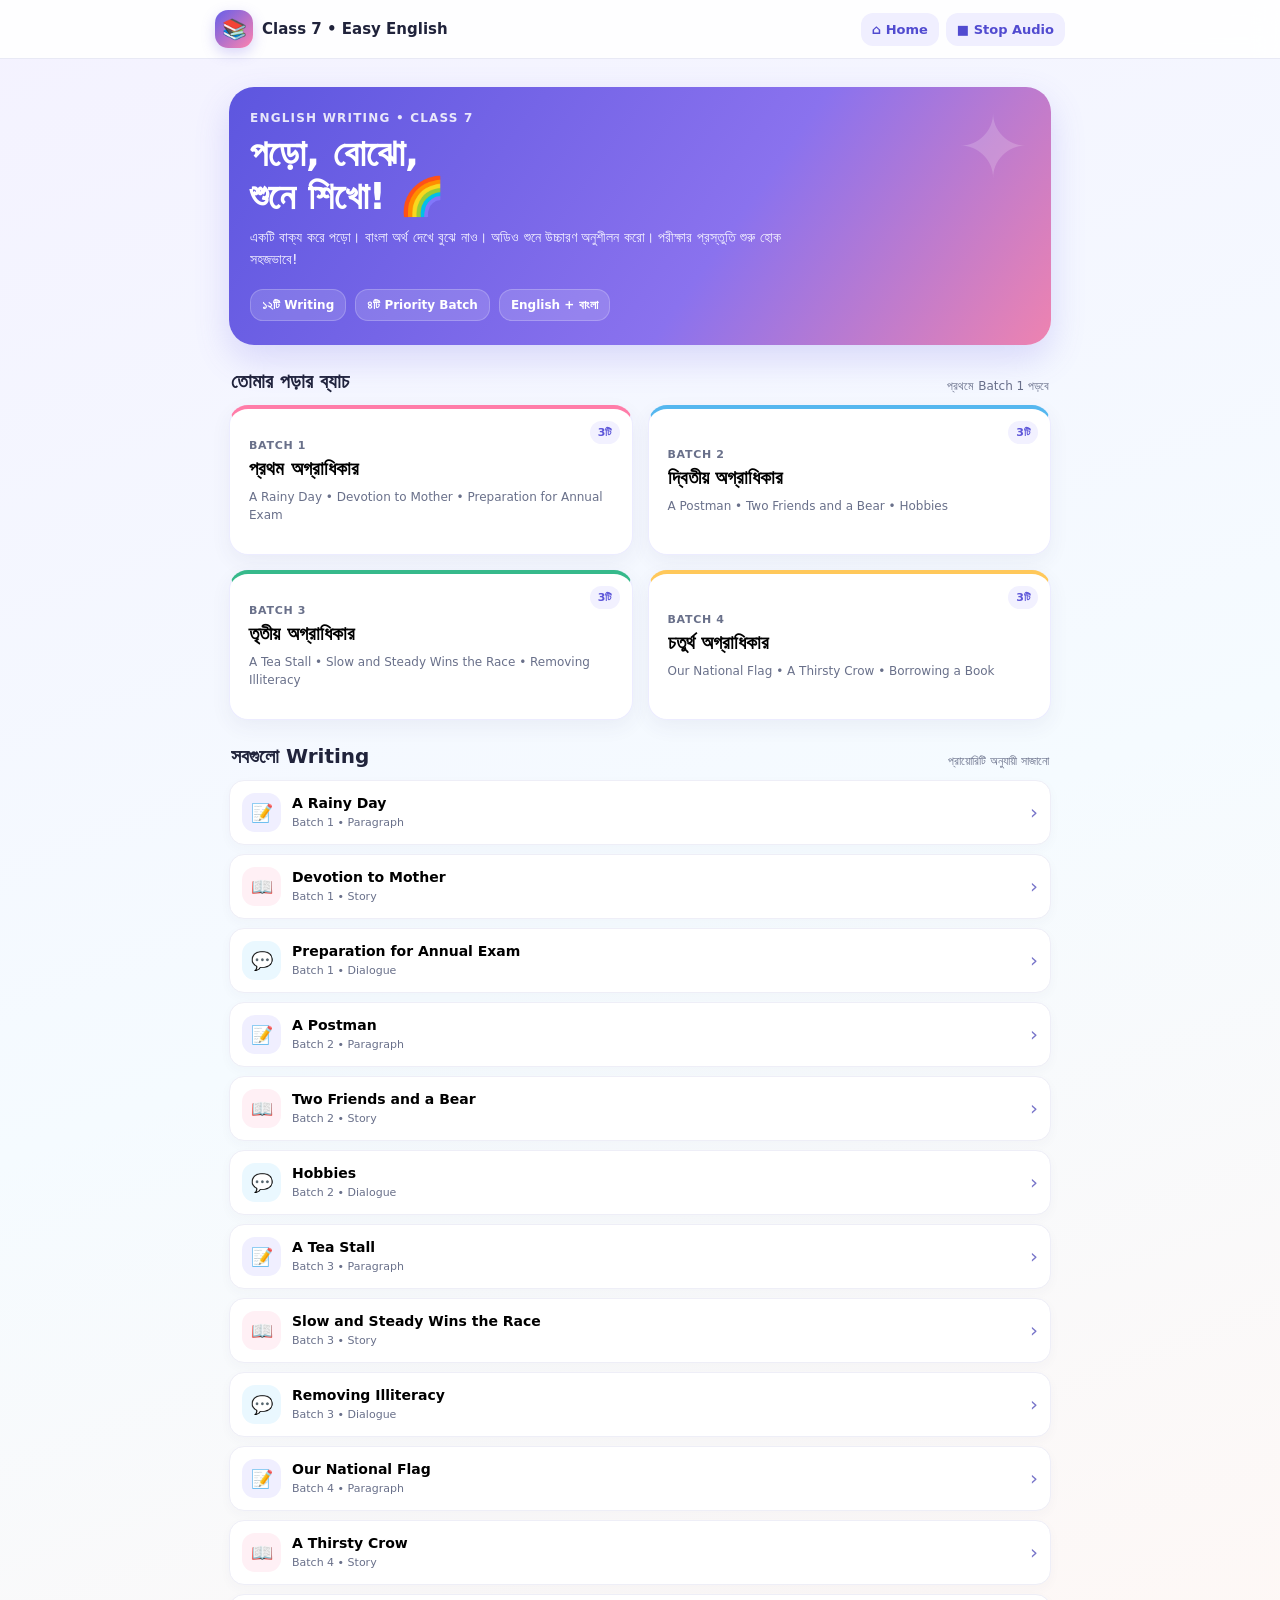
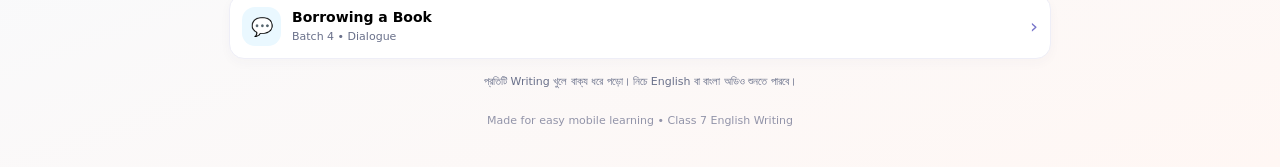
==== index.html @ 1c9f8602 "first commit" ====
<!DOCTYPE html>
<html lang="bn">
<head>
<meta charset="UTF-8">
<meta name="viewport" content="width=device-width, initial-scale=1.0">
<meta name="theme-color" content="#5b55d9">
<title>Class 7 • Easy English Writing</title>
<style>
:root{--ink:#20233b;--muted:#69708a;--purple:#625be7;--pink:#ff7ca8;--blue:#55b7ef;--green:#36b98b;--yellow:#ffc85a;--paper:#fff;--bg:#f4f5ff}
*{box-sizing:border-box}
body{margin:0;font-family:system-ui,-apple-system,"Noto Sans Bengali","Hind Siliguri",sans-serif;background:linear-gradient(160deg,#f4f2ff 0%,#f5fbff 52%,#fff7f4 100%);color:var(--ink);min-height:100vh}
button{font:inherit;cursor:pointer;border:0}
.topbar{position:sticky;top:0;z-index:10;background:rgba(255,255,255,.9);backdrop-filter:blur(12px);border-bottom:1px solid #e8e9f5;padding:10px 14px}
.topinner{max-width:850px;margin:auto;display:flex;align-items:center;justify-content:space-between;gap:10px}
.brand{display:flex;align-items:center;gap:9px;font-weight:850;font-size:15px}
.logo{width:38px;height:38px;border-radius:13px;background:linear-gradient(135deg,#655ee9,#ff83ae);display:grid;place-items:center;color:white;font-size:20px;box-shadow:0 5px 14px #6b60e544}
.top-actions{display:flex;gap:7px}
.small-btn{background:#f0efff;color:#514bd0;border-radius:12px;padding:9px 11px;font-size:13px;font-weight:750}
main{max-width:850px;margin:0 auto;padding:20px 14px 40px}
.hero{background:linear-gradient(125deg,#5d56df,#8a72ee 60%,#ee83b0);color:white;border-radius:25px;padding:24px 21px;position:relative;overflow:hidden;box-shadow:0 14px 35px #665ce533}
.hero:after{content:"✦";position:absolute;right:22px;top:10px;font-size:86px;opacity:.18}
.kicker{font-size:12px;font-weight:800;letter-spacing:1.2px;opacity:.85}
.hero h1{font-size:clamp(25px,6vw,37px);line-height:1.15;margin:8px 0}
.hero p{margin:0;max-width:550px;line-height:1.6;color:#f4f2ff;font-size:14px}
.stats{display:flex;gap:9px;flex-wrap:wrap;margin-top:18px}
.stat{background:#ffffff25;border:1px solid #ffffff35;border-radius:13px;padding:8px 11px;font-size:12px;font-weight:750}
.section-title{display:flex;align-items:end;justify-content:space-between;margin:24px 2px 12px;gap:8px}
.section-title h2{margin:0;font-size:20px}
.section-title span{font-size:12px;color:var(--muted)}
.batch-grid{display:grid;grid-template-columns:1fr 1fr;gap:12px}
.batch-card{background:white;border:1px solid #ececff;border-radius:19px;padding:15px;box-shadow:0 7px 20px #3c3b7610;text-align:left;transition:.2s;min-height:138px;position:relative;overflow:hidden}
.batch-card:active{transform:scale(.98)}
.batch-card .num{font-size:11px;font-weight:850;letter-spacing:.7px;color:var(--muted)}
.batch-card h3{font-size:19px;margin:5px 0 8px}
.batch-card p{font-size:12px;color:var(--muted);margin:0;line-height:1.5}
.batch-card .count{position:absolute;right:12px;top:12px;border-radius:20px;background:#f2f1ff;color:#5d56d9;padding:5px 8px;font-size:11px;font-weight:800}
.batch-card:nth-child(1){border-top:4px solid var(--pink)}.batch-card:nth-child(2){border-top:4px solid var(--blue)}.batch-card:nth-child(3){border-top:4px solid var(--green)}.batch-card:nth-child(4){border-top:4px solid var(--yellow)}
.item-list{display:grid;gap:9px;margin-top:12px}
.item-row{width:100%;display:flex;align-items:center;gap:11px;background:white;border:1px solid #eeeef7;border-radius:15px;padding:12px;text-align:left;box-shadow:0 4px 12px #30305a08}
.item-row .icon{width:39px;height:39px;border-radius:13px;display:grid;place-items:center;font-size:18px;flex-shrink:0;background:#f0efff}
.item-row:nth-child(3n+2) .icon{background:#fff0f5}.item-row:nth-child(3n) .icon{background:#eaf8ff}
.item-row strong{display:block;font-size:14px}.item-row small{color:var(--muted);font-size:11px}
.item-row .arrow{margin-left:auto;color:#7774c9;font-size:20px}
.hidden{display:none!important}
.backline{display:flex;align-items:center;justify-content:space-between;gap:8px;margin-bottom:13px}
.back-btn{background:white;color:#514bd0;border:1px solid #e7e6fa;border-radius:12px;padding:9px 12px;font-size:13px;font-weight:800}
.progress-wrap{flex:1;text-align:right;font-size:11px;color:var(--muted)}
.progress{height:7px;background:#e8e8f5;border-radius:20px;margin-top:5px;overflow:hidden}
.progress>i{display:block;height:100%;background:linear-gradient(90deg,#625be7,#ff7ca8);border-radius:20px;transition:width .25s}
.lesson-head{background:white;border:1px solid #ededf8;border-radius:22px;padding:19px;margin-bottom:13px;box-shadow:0 8px 22px #3838750b}
.tag{display:inline-block;background:#f0efff;color:#5c55d8;border-radius:20px;padding:5px 9px;font-size:11px;font-weight:850}
.lesson-head h1{font-size:clamp(23px,6vw,31px);margin:9px 0 4px}
.lesson-head p{margin:0;color:var(--muted);font-size:13px}
.controls{display:flex;flex-wrap:wrap;gap:8px;margin:12px 0}
.control-btn{padding:10px 12px;border-radius:12px;background:white;border:1px solid #e8e8f4;color:#4f4c87;font-size:12px;font-weight:800}
.control-btn.primary{background:#625be7;color:white;border-color:#625be7}
.sentence-list{display:grid;gap:10px}
.sentence{background:white;border:1px solid #ededf7;border-radius:17px;padding:13px 13px 12px;box-shadow:0 4px 14px #34346d08;position:relative;overflow:hidden}
.sentence:before{content:"";position:absolute;left:0;top:0;bottom:0;width:4px;background:var(--accent,#655ee9)}
.sentence:nth-child(4n+1){--accent:#ff83ad}.sentence:nth-child(4n+2){--accent:#57b9ed}.sentence:nth-child(4n+3){--accent:#3bbd91}.sentence:nth-child(4n){--accent:#ffbf4c}
.sentence-top{display:flex;align-items:flex-start;gap:9px}
.snum{width:25px;height:25px;border-radius:9px;background:#f4f3ff;color:#5b55d9;display:grid;place-items:center;font-size:11px;font-weight:850;flex-shrink:0}
.eng{font-size:16px;line-height:1.48;font-weight:750;flex:1;padding-top:1px}
.speak-one{width:32px;height:32px;border-radius:11px;background:#eef8ff;color:#2082b7;font-size:15px;flex-shrink:0}
.bangla{margin:10px 0 0 34px;padding:9px 11px;background:#fff7e9;border-radius:11px;color:#6f5427;font-size:14px;line-height:1.55}
.bangla.hide{display:none}
.footer-player{margin-top:15px;background:#242448;color:white;border-radius:20px;padding:16px}
.footer-player h3{margin:0 0 5px;font-size:16px}
.footer-player p{margin:0 0 12px;color:#c9c9e2;font-size:12px;line-height:1.5}
.audio-actions{display:flex;gap:8px;flex-wrap:wrap}
.audio-btn{background:#fff;color:#34345f;border-radius:12px;padding:11px 13px;font-size:12px;font-weight:850;flex:1;min-width:130px}
.audio-btn.alt{background:#ffd36e;color:#3c3151}
.nav-buttons{display:grid;grid-template-columns:1fr 1fr;gap:10px;margin-top:13px}
.nav-btn{padding:14px 12px;border-radius:15px;font-weight:850;font-size:14px}
.nav-btn.prev{background:white;color:#5954b8;border:1px solid #e8e7f6}
.nav-btn.next{background:linear-gradient(110deg,#625be7,#8b71eb);color:white;box-shadow:0 7px 16px #625be733}
.nav-btn:disabled{opacity:.4;cursor:not-allowed}
.note{font-size:11px;color:var(--muted);text-align:center;line-height:1.6;margin:14px 8px}
.footer{text-align:center;color:#9294a9;font-size:11px;padding:10px 0 0}
.toast{position:fixed;bottom:18px;left:50%;transform:translateX(-50%);background:#242448;color:white;padding:10px 14px;border-radius:12px;font-size:12px;box-shadow:0 8px 25px #1113;opacity:0;pointer-events:none;transition:.2s;z-index:30;max-width:90%;text-align:center}
.toast.show{opacity:1}
@media(min-width:650px){main{padding-top:28px}.batch-grid{gap:15px}.batch-card{padding:19px;min-height:150px}.sentence{padding:16px}.bangla{font-size:15px}}
@media(max-width:390px){.brand{font-size:13px}.top-actions .small-btn{padding:8px;font-size:11px}.batch-grid{gap:8px}.batch-card{padding:12px;min-height:132px}.batch-card h3{font-size:16px}.eng{font-size:15px}}
</style>
</head>
<body>
<header class="topbar">
  <div class="topinner">
    <div class="brand"><div class="logo">📚</div><span>Class 7 • Easy English</span></div>
    <div class="top-actions">
      <button class="small-btn" id="homeTop">⌂ Home</button>
      <button class="small-btn" id="stopTop">■ Stop Audio</button>
    </div>
  </div>
</header>
<main>
  <section id="homeView">
    <div class="hero">
      <div class="kicker">ENGLISH WRITING • CLASS 7</div>
      <h1>পড়ো, বোঝো,<br>শুনে শিখো! 🌈</h1>
      <p>একটি বাক্য করে পড়ো। বাংলা অর্থ দেখে বুঝে নাও। অডিও শুনে উচ্চারণ অনুশীলন করো। পরীক্ষার প্রস্তুতি শুরু হোক সহজভাবে!</p>
      <div class="stats"><div class="stat">১২টি Writing</div><div class="stat">৪টি Priority Batch</div><div class="stat">English + বাংলা</div></div>
    </div>
    <div class="section-title"><h2>তোমার পড়ার ব্যাচ</h2><span>প্রথমে Batch 1 পড়বে</span></div>
    <div class="batch-grid" id="batchGrid"></div>
    <div class="section-title"><h2 id="listHeading">সবগুলো Writing</h2><span>প্রায়োরিটি অনুযায়ী সাজানো</span></div>
    <div id="homeItems" class="item-list"></div>
    <p class="note">প্রতিটি Writing খুলে বাক্য ধরে পড়ো। নিচে English বা বাংলা অডিও শুনতে পারবে।</p>
  </section>

  <section id="lessonView" class="hidden">
    <div class="backline">
      <button class="back-btn" id="backHome">← সব Writing</button>
      <div class="progress-wrap"><span id="progressText">১ / ১২</span><div class="progress"><i id="progressBar" style="width:8%"></i></div></div>
    </div>
    <div class="lesson-head">
      <span class="tag" id="lessonTag">Batch 1 • Paragraph</span>
      <h1 id="lessonTitle">A Rainy Day</h1>
      <p id="lessonSub">প্রথম অগ্রাধিকার • বাক্য ধরে অনুশীলন</p>
    </div>
    <div class="controls">
      <button class="control-btn" id="toggleBangla">বাংলা অর্থ লুকাও</button>
      <button class="control-btn" id="englishOnly">শুধু English</button>
      <button class="control-btn" id="showAll">সব বাংলা দেখাও</button>
    </div>
    <div class="sentence-list" id="sentenceList"></div>
    <div class="footer-player">
      <h3>🎧 শুনে শুনে অনুশীলন করো</h3>
      <p>পুরো Writing একসাথে শুনতে নিচের বাটনে চাপ দাও। বাংলা অডিওর জন্য তোমার ফোন বা ব্রাউজারে বাংলা voice থাকতে হবে।</p>
      <div class="audio-actions">
        <button class="audio-btn" id="playEnglish">▶ English Audio</button>
        <button class="audio-btn alt" id="playBangla">▶ বাংলা Audio</button>
      </div>
    </div>
    <div class="nav-buttons">
      <button class="nav-btn prev" id="prevBtn">← Previous</button>
      <button class="nav-btn next" id="nextBtn">Next →</button>
    </div>
    <p class="note">টিপস: প্রথমে English পড়বে, তারপর বাংলা অর্থ দেখবে। শেষে অডিও শুনে নিজে নিজে বলার চেষ্টা করবে।</p>
  </section>
  <div class="footer">Made for easy mobile learning • Class 7 English Writing</div>
</main>
<div class="toast" id="toast"></div>
<script>
const ITEMS = [{"id": "rainy-day", "batch": 1, "type": "Paragraph", "title": "A Rainy Day", "badge": "প্রথম অগ্রাধিকার", "sentences": [["A rainy day is a day of rain.", "যেদিন বৃষ্টি হয়, সেটি বৃষ্টির দিন।"], ["The sky is full of clouds.", "আকাশ মেঘে ভরা থাকে।"], ["It rains a lot.", "অনেক বৃষ্টি হয়।"], ["The roads become wet.", "রাস্তাগুলো ভিজে যায়।"], ["People use umbrellas.", "মানুষ ছাতা ব্যবহার করে।"], ["Some people stay at home.", "কিছু মানুষ বাড়িতে থাকে।"], ["Children cannot play outside.", "শিশুরা বাইরে খেলতে পারে না।"], ["I like to watch the rain.", "আমি বৃষ্টি দেখতে পছন্দ করি।"]]}, {"id": "devotion-mother", "batch": 1, "type": "Story", "title": "Devotion to Mother", "badge": "প্রথম অগ্রাধিকার", "sentences": [["Bayazid Bostami was a good boy.", "বায়েজিদ বোস্তামী একজন ভালো ছেলে ছিলেন।"], ["He loved his mother very much.", "তিনি তাঁর মাকে খুব ভালোবাসতেন।"], ["One night, his mother asked for water.", "এক রাতে তাঁর মা পানি চাইলেন।"], ["Bayazid went to get water.", "বায়েজিদ পানি আনতে গেলেন।"], ["He came back with a glass of water.", "তিনি এক গ্লাস পানি নিয়ে ফিরে এলেন।"], ["His mother was sleeping.", "তাঁর মা ঘুমাচ্ছিলেন।"], ["He did not wake her.", "তিনি তাঁকে জাগালেন না।"], ["He stood beside her bed.", "তিনি তাঁর বিছানার পাশে দাঁড়িয়ে রইলেন।"], ["He waited all night.", "তিনি সারা রাত অপেক্ষা করলেন।"], ["In the morning, his mother woke up.", "সকালে তাঁর মা ঘুম থেকে উঠলেন।"], ["She saw the glass of water.", "তিনি পানির গ্লাসটি দেখলেন।"], ["She was very happy.", "তিনি খুব খুশি হলেন।"], ["She prayed for her son.", "তিনি তাঁর ছেলের জন্য দোয়া করলেন।"], ["Moral: We should love our mother.", "নীতিকথা: আমাদের মাকে ভালোবাসা উচিত।"], ["We should respect our mother.", "আমাদের মাকে সম্মান করা উচিত।"]]}, {"id": "annual-exam", "batch": 1, "type": "Dialogue", "title": "Preparation for Annual Exam", "badge": "প্রথম অগ্রাধিকার", "sentences": [["Rafiq: Hello, Karim.", "রাফিক: হ্যালো, করিম।"], ["Rafiq: How are you?", "রাফিক: তুমি কেমন আছ?"], ["Karim: I am fine.", "করিম: আমি ভালো আছি।"], ["Karim: My annual exam is near.", "করিম: আমার বার্ষিক পরীক্ষা কাছে।"], ["Rafiq: Do you study every day?", "রাফিক: তুমি কি প্রতিদিন পড়াশোনা করো?"], ["Karim: Yes. I study every day.", "করিম: হ্যাঁ। আমি প্রতিদিন পড়াশোনা করি।"], ["Rafiq: What do you have to study?", "রাফিক: তোমাকে কী কী পড়তে হবে?"], ["Karim: I have to study English, Bangla, math.", "করিম: আমাকে ইংরেজি, বাংলা ও গণিত পড়তে হবে।"], ["Rafiq: Do you practise writing?", "রাফিক: তুমি কি লেখার অনুশীলন করো?"], ["Karim: Yes. I write answers every day.", "করিম: হ্যাঁ। আমি প্রতিদিন উত্তর লিখি।"], ["Rafiq: You should study well.", "রাফিক: তোমার ভালোভাবে পড়াশোনা করা উচিত।"], ["Karim: Yes. I should sleep early too.", "করিম: হ্যাঁ। আমার তাড়াতাড়ি ঘুমানোও উচিত।"], ["Rafiq: Best of luck.", "রাফিক: তোমার জন্য শুভকামনা।"], ["Karim: Thank you.", "করিম: ধন্যবাদ।"]]}, {"id": "postman", "batch": 2, "type": "Paragraph", "title": "A Postman", "badge": "দ্বিতীয় অগ্রাধিকার", "sentences": [["A postman is a person.", "একজন ডাকপিয়ন একজন ব্যক্তি।"], ["He brings letters to us.", "তিনি আমাদের কাছে চিঠি পৌঁছে দেন।"], ["He works in a post office.", "তিনি ডাকঘরে কাজ করেন।"], ["He goes to many houses.", "তিনি অনেক বাড়িতে যান।"], ["He gives letters to people.", "তিনি মানুষকে চিঠি দেন।"], ["He works in the sun.", "তিনি রোদে কাজ করেন।"], ["He works in the rain.", "তিনি বৃষ্টিতেও কাজ করেন।"], ["People wait for him.", "মানুষ তাঁর জন্য অপেক্ষা করে।"], ["He helps us in many ways.", "তিনি নানাভাবে আমাদের সাহায্য করেন।"], ["A postman is a useful person.", "একজন ডাকপিয়ন উপকারী ব্যক্তি।"], ["We should respect him.", "আমাদের তাঁকে সম্মান করা উচিত।"]]}, {"id": "two-friends-bear", "batch": 2, "type": "Story", "title": "Two Friends and a Bear", "badge": "দ্বিতীয় অগ্রাধিকার", "sentences": [["One day, two friends went to a forest.", "একদিন, দুই বন্ধু একটি বনে গেল।"], ["They saw a big bear.", "তারা একটি বড় ভালুক দেখল।"], ["One friend climbed a tree.", "একজন বন্ধু গাছে উঠল।"], ["The other friend could not climb the tree.", "অন্য বন্ধুটি গাছে উঠতে পারল না।"], ["He lay on the ground.", "সে মাটিতে শুয়ে পড়ল।"], ["He did not move.", "সে নড়াচড়া করল না।"], ["The bear came near him.", "ভালুকটি তার কাছে এল।"], ["It smelled him.", "এটি তাকে শুঁকল।"], ["The bear thought he was dead.", "ভালুকটি ভাবল সে মারা গেছে।"], ["The bear went away.", "ভালুকটি চলে গেল।"], ["The first friend came down from the tree.", "প্রথম বন্ধুটি গাছ থেকে নেমে এল।"], ["He asked, “What did the bear say?”", "সে জিজ্ঞেস করল, “ভালুকটি কী বলেছিল?”"], ["The other friend said, “A bad friend leaves you in danger.”", "অন্য বন্ধুটি বলল, “খারাপ বন্ধু তোমাকে বিপদে ফেলে চলে যায়।”"], ["Moral: A friend in need is a friend indeed.", "নীতিকথা: বিপদের বন্ধুই প্রকৃত বন্ধু।"]]}, {"id": "hobbies", "batch": 2, "type": "Dialogue", "title": "Hobbies", "badge": "দ্বিতীয় অগ্রাধিকার", "sentences": [["Rafiq: Hello, Karim.", "রাফিক: হ্যালো, করিম।"], ["Rafiq: What is your hobby?", "রাফিক: তোমার শখ কী?"], ["Karim: My hobby is reading books.", "করিম: আমার শখ বই পড়া।"], ["Karim: What is your hobby?", "করিম: তোমার শখ কী?"], ["Rafiq: I like playing cricket.", "রাফিক: আমি ক্রিকেট খেলতে পছন্দ করি।"], ["Karim: Do you play every day?", "করিম: তুমি কি প্রতিদিন খেলো?"], ["Rafiq: Yes. I play in the afternoon.", "রাফিক: হ্যাঁ। আমি বিকেলে খেলি।"], ["Karim: I like story books.", "করিম: আমি গল্পের বই পছন্দ করি।"], ["Rafiq: What do you do in your free time?", "রাফিক: অবসর সময়ে তুমি কী করো?"], ["Karim: I read books.", "করিম: আমি বই পড়ি।"], ["Karim: I also play football.", "করিম: আমি ফুটবলও খেলি।"], ["Rafiq: That is nice.", "রাফিক: এটি ভালো।"], ["Karim: Thank you.", "করিম: ধন্যবাদ।"]]}, {"id": "tea-stall", "batch": 3, "type": "Paragraph", "title": "A Tea Stall", "badge": "তৃতীয় অগ্রাধিকার", "sentences": [["A tea stall is a small shop.", "একটি চায়ের দোকান ছোট একটি দোকান।"], ["We see tea stalls near roads.", "আমরা রাস্তার পাশে চায়ের দোকান দেখি।"], ["People go there to drink tea.", "মানুষ সেখানে চা পান করতে যায়।"], ["They eat bread, cake, biscuits.", "তারা পাউরুটি, কেক ও বিস্কুট খায়।"], ["The shopkeeper makes tea.", "দোকানদার চা তৈরি করেন।"], ["People sit on small chairs.", "মানুষ ছোট চেয়ারে বসে।"], ["They talk with other people.", "তারা অন্য মানুষের সঙ্গে কথা বলে।"], ["A tea stall is a common place in Bangladesh.", "চায়ের দোকান বাংলাদেশের একটি পরিচিত স্থান।"]]}, {"id": "slow-steady", "batch": 3, "type": "Story", "title": "Slow and Steady Wins the Race", "badge": "তৃতীয় অগ্রাধিকার", "sentences": [["A hare was very fast.", "একটি খরগোশ খুব দ্রুত ছিল।"], ["A tortoise was very slow.", "একটি কচ্ছপ খুব ধীরে চলত।"], ["The hare laughed at the tortoise.", "খরগোশটি কচ্ছপকে নিয়ে হাসল।"], ["The tortoise asked for a race.", "কচ্ছপটি দৌড় প্রতিযোগিতার প্রস্তাব দিল।"], ["The hare ran very fast.", "খরগোশটি খুব দ্রুত দৌড়াল।"], ["The tortoise walked slowly.", "কচ্ছপটি ধীরে ধীরে হাঁটল।"], ["The hare sat under a tree.", "খরগোশটি একটি গাছের নিচে বসল।"], ["He slept there.", "সে সেখানে ঘুমিয়ে পড়ল।"], ["The tortoise kept walking.", "কচ্ছপটি হাঁটতে থাকল।"], ["He reached the end first.", "সে সবার আগে শেষ প্রান্তে পৌঁছাল।"], ["The hare woke up.", "খরগোশটি ঘুম থেকে উঠল।"], ["He ran fast.", "সে দ্রুত দৌড়াল।"], ["It was too late.", "তখন অনেক দেরি হয়ে গিয়েছিল।"], ["The tortoise won the race.", "কচ্ছপটি দৌড়ে জিতল।"], ["Moral: Slow and steady wins the race.", "নীতিকথা: ধীরে-সুস্থে ও নিয়মিত কাজ করলে সফলতা আসে।"]]}, {"id": "remove-illiteracy", "batch": 3, "type": "Dialogue", "title": "Removing Illiteracy", "badge": "তৃতীয় অগ্রাধিকার", "sentences": [["Rafiq: Hello, Karim. How are you?", "রাফিক: হ্যালো, করিম। তুমি কেমন আছ?"], ["Karim: I am fine.", "করিম: আমি ভালো আছি।"], ["Karim: How are you?", "করিম: তুমি কেমন আছ?"], ["Rafiq: I am fine.", "রাফিক: আমি ভালো আছি।"], ["Rafiq: Do you know about illiteracy?", "রাফিক: তুমি কি নিরক্ষরতা সম্পর্কে জানো?"], ["Karim: Yes.", "করিম: হ্যাঁ।"], ["Karim: It means a person cannot read.", "করিম: এর অর্থ একজন ব্যক্তি পড়তে পারে না।"], ["Karim: A person cannot write.", "করিম: একজন ব্যক্তি লিখতে পারে না।"], ["Rafiq: Why is it a problem?", "রাফিক: এটি কেন একটি সমস্যা?"], ["Karim: People cannot read books.", "করিম: মানুষ বই পড়তে পারে না।"], ["Karim: They cannot write.", "করিম: তারা লিখতে পারে না।"], ["Rafiq: How can we remove it?", "রাফিক: আমরা কীভাবে এটি দূর করতে পারি?"], ["Karim: We can teach people.", "করিম: আমরা মানুষকে শেখাতে পারি।"], ["Rafiq: We should help them.", "রাফিক: আমাদের তাদের সাহায্য করা উচিত।"], ["Karim: Yes. Every person should learn to read.", "করিম: হ্যাঁ। প্রত্যেক মানুষের পড়তে শেখা উচিত।"]]}, {"id": "national-flag", "batch": 4, "type": "Paragraph", "title": "Our National Flag", "badge": "চতুর্থ অগ্রাধিকার", "sentences": [["Our national flag is very beautiful.", "আমাদের জাতীয় পতাকা খুব সুন্দর।"], ["It is green.", "এটি সবুজ।"], ["It has a red circle.", "এর মধ্যে একটি লাল বৃত্ত আছে।"], ["The green colour shows our green land.", "সবুজ রং আমাদের সবুজ-শ্যামল দেশকে বোঝায়।"], ["The red circle is in the middle of the flag.", "পতাকার মাঝখানে লাল বৃত্তটি আছে।"], ["Our flag is a sign of our country.", "আমাদের পতাকা আমাদের দেশের পরিচয় বহন করে।"], ["We hoist our flag on national days.", "আমরা জাতীয় দিবসগুলোতে পতাকা উত্তোলন করি।"], ["We love our national flag.", "আমরা আমাদের জাতীয় পতাকাকে ভালোবাসি।"], ["We should respect our flag.", "আমাদের পতাকাকে সম্মান করা উচিত।"]]}, {"id": "thirsty-crow", "batch": 4, "type": "Story", "title": "A Thirsty Crow", "badge": "চতুর্থ অগ্রাধিকার", "sentences": [["One day, a crow was very thirsty.", "একদিন, একটি কাকের খুব পিপাসা পেল।"], ["It looked for water.", "এটি পানির খোঁজ করল।"], ["It saw a pot near a house.", "এটি একটি বাড়ির পাশে একটি কলসি দেখল।"], ["There was little water in the pot.", "কলসিতে অল্প পানি ছিল।"], ["The crow could not reach the water.", "কাকটি পানিতে ঠোঁট পৌঁছাতে পারল না।"], ["It saw some small stones.", "এটি কয়েকটি ছোট পাথর দেখল।"], ["It put the stones into the pot one by one.", "এটি একে একে পাথরগুলো কলসিতে ফেলল।"], ["The water came up.", "পানির স্তর ওপরে উঠে এল।"], ["The crow drank the water.", "কাকটি পানি পান করল।"], ["It was very happy.", "এটি খুব খুশি হলো।"], ["Moral: Where there is a will, there is a way.", "নীতিকথা: ইচ্ছা থাকলে উপায় হয়।"]]}, {"id": "borrowing-book", "batch": 4, "type": "Dialogue", "title": "Borrowing a Book", "badge": "চতুর্থ অগ্রাধিকার", "sentences": [["Rafiq: Hello, sir.", "রাফিক: হ্যালো, স্যার।"], ["Rafiq: I want to borrow a book.", "রাফিক: আমি একটি বই ধার নিতে চাই।"], ["Librarian: Which book do you want?", "গ্রন্থাগারিক: তুমি কোন বইটি চাও?"], ["Rafiq: I want an English story book.", "রাফিক: আমি একটি ইংরেজি গল্পের বই চাই।"], ["Librarian: Here is a book for you.", "গ্রন্থাগারিক: তোমার জন্য এই বইটি নাও।"], ["Rafiq: Can I take it home?", "রাফিক: আমি কি এটি বাড়িতে নিতে পারি?"], ["Librarian: Yes. You can take it for seven days.", "গ্রন্থাগারিক: হ্যাঁ। তুমি এটি সাত দিনের জন্য নিতে পারো।"], ["Rafiq: When should I return it?", "রাফিক: আমাকে কখন এটি ফেরত দিতে হবে?"], ["Librarian: Please return it next week.", "গ্রন্থাগারিক: দয়া করে আগামী সপ্তাহে এটি ফেরত দিও।"], ["Rafiq: Thank you, sir.", "রাফিক: ধন্যবাদ, স্যার।"], ["Librarian: You are welcome.", "গ্রন্থাগারিক: তোমাকে স্বাগতম।"]]}];
const batchNames = {1:"First Priority",2:"Second Priority",3:"Third Priority",4:"Fourth Priority"};
const batchBangla = {1:"প্রথম অগ্রাধিকার",2:"দ্বিতীয় অগ্রাধিকার",3:"তৃতীয় অগ্রাধিকার",4:"চতুর্থ অগ্রাধিকার"};
const typeIcon = {Paragraph:"📝",Story:"📖",Dialogue:"💬"};
let current = 0;
let allBanglaVisible = true;
let currentUtterance = null;
const homeView=document.getElementById("homeView"), lessonView=document.getElementById("lessonView");
const toastEl=document.getElementById("toast");

function showToast(msg){toastEl.textContent=msg;toastEl.classList.add("show");setTimeout(()=>toastEl.classList.remove("show"),2400)}
function stopSpeech(){if("speechSynthesis" in window){speechSynthesis.cancel();}currentUtterance=null}
function speak(text,lang){
  if(!("speechSynthesis" in window)){showToast("এই ব্রাউজারে অডিও সুবিধা নেই। Chrome ব্যবহার করে দেখো।");return}
  stopSpeech();
  const u=new SpeechSynthesisUtterance(text);
  u.lang=lang;
  u.rate=0.82;
  const voices=speechSynthesis.getVoices();
  let voice=null;
  if(lang.startsWith("bn")) voice=voices.find(v=>/^bn/i.test(v.lang));
  else voice=voices.find(v=>/^en(-|_)?(GB|US)/i.test(v.lang))||voices.find(v=>/^en/i.test(v.lang));
  if(voice)u.voice=voice;
  u.onerror=()=>showToast("অডিও চালানো যায়নি। ফোনের voice settings পরীক্ষা করো।");
  currentUtterance=u;
  speechSynthesis.speak(u);
}
function buildHome(){
  const grid=document.getElementById("batchGrid");
  grid.innerHTML="";
  for(let b=1;b<=4;b++){
    const count=ITEMS.filter(x=>x.batch===b).length;
    const names=ITEMS.filter(x=>x.batch===b).map(x=>x.title).join(" • ");
    const btn=document.createElement("button");
    btn.className="batch-card";
    btn.innerHTML=`<span class="count">${count}টি</span><div class="num">BATCH ${b}</div><h3>${batchBangla[b]}</h3><p>${names}</p>`;
    btn.addEventListener("click",()=>openLesson(ITEMS.findIndex(x=>x.batch===b)));
    grid.appendChild(btn);
  }
  const list=document.getElementById("homeItems");list.innerHTML="";
  ITEMS.forEach((item,i)=>{
    const btn=document.createElement("button");btn.className="item-row";
    btn.innerHTML=`<span class="icon">${typeIcon[item.type]}</span><span><strong>${item.title}</strong><small>Batch ${item.batch} • ${item.type}</small></span><span class="arrow">›</span>`;
    btn.addEventListener("click",()=>openLesson(i));list.appendChild(btn);
  });
}
function openLesson(index){
  stopSpeech();current=Math.max(0,Math.min(index,ITEMS.length-1));
  homeView.classList.add("hidden");lessonView.classList.remove("hidden");
  renderLesson();window.scrollTo({top:0,behavior:"smooth"});
}
function renderLesson(){
  const item=ITEMS[current];
  document.getElementById("lessonTag").textContent=`Batch ${item.batch} • ${item.type}`;
  document.getElementById("lessonTitle").textContent=item.title;
  document.getElementById("lessonSub").textContent=`${batchBangla[item.batch]} • ${item.sentences.length}টি বাক্য`;
  document.getElementById("progressText").textContent=`${current+1} / ${ITEMS.length}`;
  document.getElementById("progressBar").style.width=((current+1)/ITEMS.length*100)+"%";
  const list=document.getElementById("sentenceList");list.innerHTML="";
  item.sentences.forEach((pair,i)=>{
    const card=document.createElement("article");card.className="sentence";
    card.innerHTML=`<div class="sentence-top"><span class="snum">${i+1}</span><div class="eng"></div><button class="speak-one" aria-label="বাক্য শুনুন">🔊</button></div><div class="bangla"></div>`;
    card.querySelector(".eng").textContent=pair[0];
    card.querySelector(".bangla").textContent=pair[1];
    card.querySelector(".bangla").classList.toggle("hide",!allBanglaVisible);
    card.querySelector(".speak-one").addEventListener("click",()=>speak(pair[0],"en-US"));
    list.appendChild(card);
  });
  document.getElementById("toggleBangla").textContent=allBanglaVisible?"বাংলা অর্থ লুকাও":"বাংলা অর্থ দেখাও";
  document.getElementById("prevBtn").disabled=current===0;
  document.getElementById("nextBtn").textContent=current===ITEMS.length-1?"শেষ • Home ↗":"Next →";
}
function setBangla(show){
  allBanglaVisible=show;
  document.querySelectorAll(".bangla").forEach(el=>el.classList.toggle("hide",!show));
  document.getElementById("toggleBangla").textContent=show?"বাংলা অর্থ লুকাও":"বাংলা অর্থ দেখাও";
}
function goHome(){stopSpeech();lessonView.classList.add("hidden");homeView.classList.remove("hidden");window.scrollTo({top:0,behavior:"smooth"})}
document.getElementById("homeTop").addEventListener("click",goHome);
document.getElementById("backHome").addEventListener("click",goHome);
document.getElementById("stopTop").addEventListener("click",()=>{stopSpeech();showToast("অডিও বন্ধ করা হয়েছে।")});
document.getElementById("toggleBangla").addEventListener("click",()=>setBangla(!allBanglaVisible));
document.getElementById("englishOnly").addEventListener("click",()=>setBangla(false));
document.getElementById("showAll").addEventListener("click",()=>setBangla(true));
document.getElementById("prevBtn").addEventListener("click",()=>{if(current>0)openLesson(current-1)});
document.getElementById("nextBtn").addEventListener("click",()=>{if(current<ITEMS.length-1)openLesson(current+1);else goHome()});
document.getElementById("playEnglish").addEventListener("click",()=>speak(ITEMS[current].sentences.map(x=>x[0]).join(" "), "en-US"));
document.getElementById("playBangla").addEventListener("click",()=>speak(ITEMS[current].sentences.map(x=>x[1]).join(" "), "bn-BD"));
if("speechSynthesis" in window){speechSynthesis.onvoiceschanged=()=>{}}
buildHome();
</script>
</body>
</html>
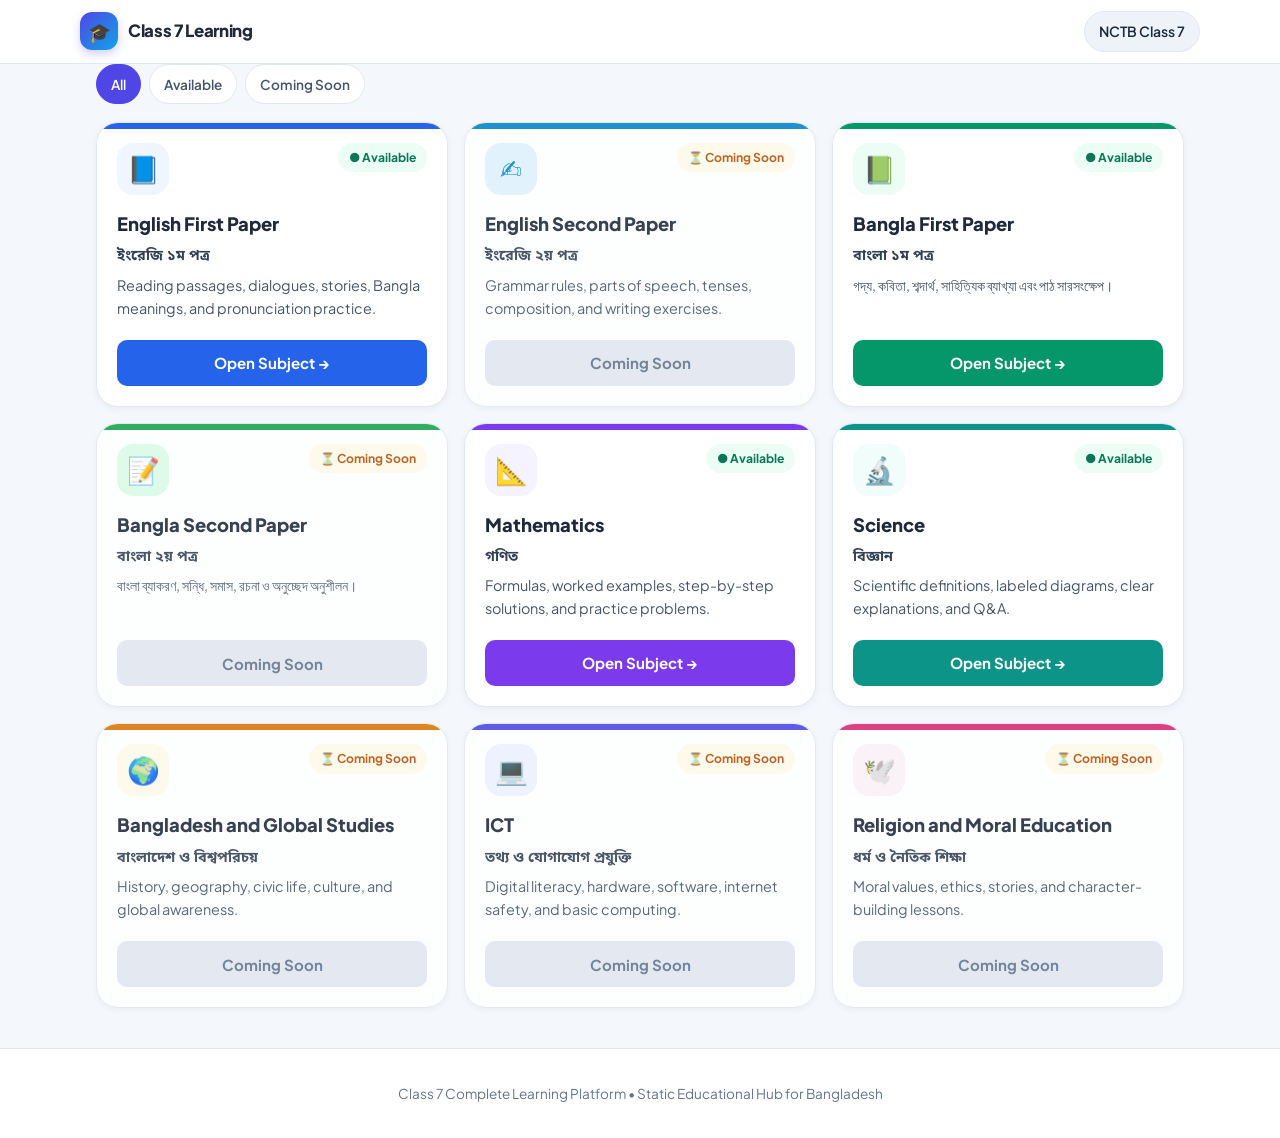
==== commit db6924ee: "Updated The Folder Structure so that easily accommodate &  Integrate other subjects" ====
--- a/index.html
+++ b/index.html
@@ -1,237 +1,49 @@
 <!DOCTYPE html>
-<html lang="bn">
+<html lang="en">
 <head>
-<meta charset="UTF-8">
-<meta name="viewport" content="width=device-width, initial-scale=1.0">
-<meta name="theme-color" content="#5b55d9">
-<title>Class 7 • Easy English Writing</title>
-<style>
-:root{--ink:#20233b;--muted:#69708a;--purple:#625be7;--pink:#ff7ca8;--blue:#55b7ef;--green:#36b98b;--yellow:#ffc85a;--paper:#fff;--bg:#f4f5ff}
-*{box-sizing:border-box}
-body{margin:0;font-family:system-ui,-apple-system,"Noto Sans Bengali","Hind Siliguri",sans-serif;background:linear-gradient(160deg,#f4f2ff 0%,#f5fbff 52%,#fff7f4 100%);color:var(--ink);min-height:100vh}
-button{font:inherit;cursor:pointer;border:0}
-.topbar{position:sticky;top:0;z-index:10;background:rgba(255,255,255,.9);backdrop-filter:blur(12px);border-bottom:1px solid #e8e9f5;padding:10px 14px}
-.topinner{max-width:850px;margin:auto;display:flex;align-items:center;justify-content:space-between;gap:10px}
-.brand{display:flex;align-items:center;gap:9px;font-weight:850;font-size:15px}
-.logo{width:38px;height:38px;border-radius:13px;background:linear-gradient(135deg,#655ee9,#ff83ae);display:grid;place-items:center;color:white;font-size:20px;box-shadow:0 5px 14px #6b60e544}
-.top-actions{display:flex;gap:7px}
-.small-btn{background:#f0efff;color:#514bd0;border-radius:12px;padding:9px 11px;font-size:13px;font-weight:750}
-main{max-width:850px;margin:0 auto;padding:20px 14px 40px}
-.hero{background:linear-gradient(125deg,#5d56df,#8a72ee 60%,#ee83b0);color:white;border-radius:25px;padding:24px 21px;position:relative;overflow:hidden;box-shadow:0 14px 35px #665ce533}
-.hero:after{content:"✦";position:absolute;right:22px;top:10px;font-size:86px;opacity:.18}
-.kicker{font-size:12px;font-weight:800;letter-spacing:1.2px;opacity:.85}
-.hero h1{font-size:clamp(25px,6vw,37px);line-height:1.15;margin:8px 0}
-.hero p{margin:0;max-width:550px;line-height:1.6;color:#f4f2ff;font-size:14px}
-.stats{display:flex;gap:9px;flex-wrap:wrap;margin-top:18px}
-.stat{background:#ffffff25;border:1px solid #ffffff35;border-radius:13px;padding:8px 11px;font-size:12px;font-weight:750}
-.section-title{display:flex;align-items:end;justify-content:space-between;margin:24px 2px 12px;gap:8px}
-.section-title h2{margin:0;font-size:20px}
-.section-title span{font-size:12px;color:var(--muted)}
-.batch-grid{display:grid;grid-template-columns:1fr 1fr;gap:12px}
-.batch-card{background:white;border:1px solid #ececff;border-radius:19px;padding:15px;box-shadow:0 7px 20px #3c3b7610;text-align:left;transition:.2s;min-height:138px;position:relative;overflow:hidden}
-.batch-card:active{transform:scale(.98)}
-.batch-card .num{font-size:11px;font-weight:850;letter-spacing:.7px;color:var(--muted)}
-.batch-card h3{font-size:19px;margin:5px 0 8px}
-.batch-card p{font-size:12px;color:var(--muted);margin:0;line-height:1.5}
-.batch-card .count{position:absolute;right:12px;top:12px;border-radius:20px;background:#f2f1ff;color:#5d56d9;padding:5px 8px;font-size:11px;font-weight:800}
-.batch-card:nth-child(1){border-top:4px solid var(--pink)}.batch-card:nth-child(2){border-top:4px solid var(--blue)}.batch-card:nth-child(3){border-top:4px solid var(--green)}.batch-card:nth-child(4){border-top:4px solid var(--yellow)}
-.item-list{display:grid;gap:9px;margin-top:12px}
-.item-row{width:100%;display:flex;align-items:center;gap:11px;background:white;border:1px solid #eeeef7;border-radius:15px;padding:12px;text-align:left;box-shadow:0 4px 12px #30305a08}
-.item-row .icon{width:39px;height:39px;border-radius:13px;display:grid;place-items:center;font-size:18px;flex-shrink:0;background:#f0efff}
-.item-row:nth-child(3n+2) .icon{background:#fff0f5}.item-row:nth-child(3n) .icon{background:#eaf8ff}
-.item-row strong{display:block;font-size:14px}.item-row small{color:var(--muted);font-size:11px}
-.item-row .arrow{margin-left:auto;color:#7774c9;font-size:20px}
-.hidden{display:none!important}
-.backline{display:flex;align-items:center;justify-content:space-between;gap:8px;margin-bottom:13px}
-.back-btn{background:white;color:#514bd0;border:1px solid #e7e6fa;border-radius:12px;padding:9px 12px;font-size:13px;font-weight:800}
-.progress-wrap{flex:1;text-align:right;font-size:11px;color:var(--muted)}
-.progress{height:7px;background:#e8e8f5;border-radius:20px;margin-top:5px;overflow:hidden}
-.progress>i{display:block;height:100%;background:linear-gradient(90deg,#625be7,#ff7ca8);border-radius:20px;transition:width .25s}
-.lesson-head{background:white;border:1px solid #ededf8;border-radius:22px;padding:19px;margin-bottom:13px;box-shadow:0 8px 22px #3838750b}
-.tag{display:inline-block;background:#f0efff;color:#5c55d8;border-radius:20px;padding:5px 9px;font-size:11px;font-weight:850}
-.lesson-head h1{font-size:clamp(23px,6vw,31px);margin:9px 0 4px}
-.lesson-head p{margin:0;color:var(--muted);font-size:13px}
-.controls{display:flex;flex-wrap:wrap;gap:8px;margin:12px 0}
-.control-btn{padding:10px 12px;border-radius:12px;background:white;border:1px solid #e8e8f4;color:#4f4c87;font-size:12px;font-weight:800}
-.control-btn.primary{background:#625be7;color:white;border-color:#625be7}
-.sentence-list{display:grid;gap:10px}
-.sentence{background:white;border:1px solid #ededf7;border-radius:17px;padding:13px 13px 12px;box-shadow:0 4px 14px #34346d08;position:relative;overflow:hidden}
-.sentence:before{content:"";position:absolute;left:0;top:0;bottom:0;width:4px;background:var(--accent,#655ee9)}
-.sentence:nth-child(4n+1){--accent:#ff83ad}.sentence:nth-child(4n+2){--accent:#57b9ed}.sentence:nth-child(4n+3){--accent:#3bbd91}.sentence:nth-child(4n){--accent:#ffbf4c}
-.sentence-top{display:flex;align-items:flex-start;gap:9px}
-.snum{width:25px;height:25px;border-radius:9px;background:#f4f3ff;color:#5b55d9;display:grid;place-items:center;font-size:11px;font-weight:850;flex-shrink:0}
-.eng{font-size:16px;line-height:1.48;font-weight:750;flex:1;padding-top:1px}
-.speak-one{width:32px;height:32px;border-radius:11px;background:#eef8ff;color:#2082b7;font-size:15px;flex-shrink:0}
-.bangla{margin:10px 0 0 34px;padding:9px 11px;background:#fff7e9;border-radius:11px;color:#6f5427;font-size:14px;line-height:1.55}
-.bangla.hide{display:none}
-.footer-player{margin-top:15px;background:#242448;color:white;border-radius:20px;padding:16px}
-.footer-player h3{margin:0 0 5px;font-size:16px}
-.footer-player p{margin:0 0 12px;color:#c9c9e2;font-size:12px;line-height:1.5}
-.audio-actions{display:flex;gap:8px;flex-wrap:wrap}
-.audio-btn{background:#fff;color:#34345f;border-radius:12px;padding:11px 13px;font-size:12px;font-weight:850;flex:1;min-width:130px}
-.audio-btn.alt{background:#ffd36e;color:#3c3151}
-.nav-buttons{display:grid;grid-template-columns:1fr 1fr;gap:10px;margin-top:13px}
-.nav-btn{padding:14px 12px;border-radius:15px;font-weight:850;font-size:14px}
-.nav-btn.prev{background:white;color:#5954b8;border:1px solid #e8e7f6}
-.nav-btn.next{background:linear-gradient(110deg,#625be7,#8b71eb);color:white;box-shadow:0 7px 16px #625be733}
-.nav-btn:disabled{opacity:.4;cursor:not-allowed}
-.note{font-size:11px;color:var(--muted);text-align:center;line-height:1.6;margin:14px 8px}
-.footer{text-align:center;color:#9294a9;font-size:11px;padding:10px 0 0}
-.toast{position:fixed;bottom:18px;left:50%;transform:translateX(-50%);background:#242448;color:white;padding:10px 14px;border-radius:12px;font-size:12px;box-shadow:0 8px 25px #1113;opacity:0;pointer-events:none;transition:.2s;z-index:30;max-width:90%;text-align:center}
-.toast.show{opacity:1}
-@media(min-width:650px){main{padding-top:28px}.batch-grid{gap:15px}.batch-card{padding:19px;min-height:150px}.sentence{padding:16px}.bangla{font-size:15px}}
-@media(max-width:390px){.brand{font-size:13px}.top-actions .small-btn{padding:8px;font-size:11px}.batch-grid{gap:8px}.batch-card{padding:12px;min-height:132px}.batch-card h3{font-size:16px}.eng{font-size:15px}}
-</style>
+  <meta charset="UTF-8" />
+  <meta name="viewport" content="width=device-width, initial-scale=1.0" />
+  <title>Class 7 Complete Learning Platform | Bangladesh</title>
+  <meta name="description" content="Mobile-first interactive learning platform for Class 7 students in Bangladesh." />
+  <link rel="preconnect" href="https://fonts.googleapis.com" />
+  <link rel="preconnect" href="https://fonts.gstatic.com" crossorigin />
+  <link href="https://fonts.googleapis.com/css2?family=Noto+Sans+Bengali:wght@400;600;700&family=Plus+Jakarta+Sans:wght@400;600;700;800&display=swap" rel="stylesheet" />
+  <link rel="stylesheet" href="assets/css/style.css" />
 </head>
 <body>
-<header class="topbar">
-  <div class="topinner">
-    <div class="brand"><div class="logo">📚</div><span>Class 7 • Easy English</span></div>
-    <div class="top-actions">
-      <button class="small-btn" id="homeTop">⌂ Home</button>
-      <button class="small-btn" id="stopTop">■ Stop Audio</button>
-    </div>
-  </div>
-</header>
-<main>
-  <section id="homeView">
-    <div class="hero">
-      <div class="kicker">ENGLISH WRITING • CLASS 7</div>
-      <h1>পড়ো, বোঝো,<br>শুনে শিখো! 🌈</h1>
-      <p>একটি বাক্য করে পড়ো। বাংলা অর্থ দেখে বুঝে নাও। অডিও শুনে উচ্চারণ অনুশীলন করো। পরীক্ষার প্রস্তুতি শুরু হোক সহজভাবে!</p>
-      <div class="stats"><div class="stat">১২টি Writing</div><div class="stat">৪টি Priority Batch</div><div class="stat">English + বাংলা</div></div>
-    </div>
-    <div class="section-title"><h2>তোমার পড়ার ব্যাচ</h2><span>প্রথমে Batch 1 পড়বে</span></div>
-    <div class="batch-grid" id="batchGrid"></div>
-    <div class="section-title"><h2 id="listHeading">সবগুলো Writing</h2><span>প্রায়োরিটি অনুযায়ী সাজানো</span></div>
-    <div id="homeItems" class="item-list"></div>
-    <p class="note">প্রতিটি Writing খুলে বাক্য ধরে পড়ো। নিচে English বা বাংলা অডিও শুনতে পারবে।</p>
-  </section>
-
-  <section id="lessonView" class="hidden">
-    <div class="backline">
-      <button class="back-btn" id="backHome">← সব Writing</button>
-      <div class="progress-wrap"><span id="progressText">১ / ১২</span><div class="progress"><i id="progressBar" style="width:8%"></i></div></div>
-    </div>
-    <div class="lesson-head">
-      <span class="tag" id="lessonTag">Batch 1 • Paragraph</span>
-      <h1 id="lessonTitle">A Rainy Day</h1>
-      <p id="lessonSub">প্রথম অগ্রাধিকার • বাক্য ধরে অনুশীলন</p>
-    </div>
-    <div class="controls">
-      <button class="control-btn" id="toggleBangla">বাংলা অর্থ লুকাও</button>
-      <button class="control-btn" id="englishOnly">শুধু English</button>
-      <button class="control-btn" id="showAll">সব বাংলা দেখাও</button>
-    </div>
-    <div class="sentence-list" id="sentenceList"></div>
-    <div class="footer-player">
-      <h3>🎧 শুনে শুনে অনুশীলন করো</h3>
-      <p>পুরো Writing একসাথে শুনতে নিচের বাটনে চাপ দাও। বাংলা অডিওর জন্য তোমার ফোন বা ব্রাউজারে বাংলা voice থাকতে হবে।</p>
-      <div class="audio-actions">
-        <button class="audio-btn" id="playEnglish">▶ English Audio</button>
-        <button class="audio-btn alt" id="playBangla">▶ বাংলা Audio</button>
+  <header class="site-header">
+    <div class="container header-inner">
+      <a href="index.html" class="brand">
+        <span class="brand-badge" aria-hidden="true">🎓</span>
+        <span>Class 7 Learning</span>
+      </a>
+      <div class="header-actions">
+        <span class="nav-pill" id="header-progress-pill">NCTB Class 7</span>
       </div>
     </div>
-    <div class="nav-buttons">
-      <button class="nav-btn prev" id="prevBtn">← Previous</button>
-      <button class="nav-btn next" id="nextBtn">Next →</button>
+  </header>
+
+  <main class="container">
+    <div class="section-bar">
+      <div class="filter-pills" role="group" aria-label="Filter subjects by availability">
+        <button type="button" class="filter-btn active" data-filter="all">All</button>
+        <button type="button" class="filter-btn" data-filter="Available">Available</button>
+        <button type="button" class="filter-btn" data-filter="Coming Soon">Coming Soon</button>
+      </div>
     </div>
-    <p class="note">টিপস: প্রথমে English পড়বে, তারপর বাংলা অর্থ দেখবে। শেষে অডিও শুনে নিজে নিজে বলার চেষ্টা করবে।</p>
-  </section>
-  <div class="footer">Made for easy mobile learning • Class 7 English Writing</div>
-</main>
-<div class="toast" id="toast"></div>
-<script>
-const ITEMS = [{"id": "rainy-day", "batch": 1, "type": "Paragraph", "title": "A Rainy Day", "badge": "প্রথম অগ্রাধিকার", "sentences": [["A rainy day is a day of rain.", "যেদিন বৃষ্টি হয়, সেটি বৃষ্টির দিন।"], ["The sky is full of clouds.", "আকাশ মেঘে ভরা থাকে।"], ["It rains a lot.", "অনেক বৃষ্টি হয়।"], ["The roads become wet.", "রাস্তাগুলো ভিজে যায়।"], ["People use umbrellas.", "মানুষ ছাতা ব্যবহার করে।"], ["Some people stay at home.", "কিছু মানুষ বাড়িতে থাকে।"], ["Children cannot play outside.", "শিশুরা বাইরে খেলতে পারে না।"], ["I like to watch the rain.", "আমি বৃষ্টি দেখতে পছন্দ করি।"]]}, {"id": "devotion-mother", "batch": 1, "type": "Story", "title": "Devotion to Mother", "badge": "প্রথম অগ্রাধিকার", "sentences": [["Bayazid Bostami was a good boy.", "বায়েজিদ বোস্তামী একজন ভালো ছেলে ছিলেন।"], ["He loved his mother very much.", "তিনি তাঁর মাকে খুব ভালোবাসতেন।"], ["One night, his mother asked for water.", "এক রাতে তাঁর মা পানি চাইলেন।"], ["Bayazid went to get water.", "বায়েজিদ পানি আনতে গেলেন।"], ["He came back with a glass of water.", "তিনি এক গ্লাস পানি নিয়ে ফিরে এলেন।"], ["His mother was sleeping.", "তাঁর মা ঘুমাচ্ছিলেন।"], ["He did not wake her.", "তিনি তাঁকে জাগালেন না।"], ["He stood beside her bed.", "তিনি তাঁর বিছানার পাশে দাঁড়িয়ে রইলেন।"], ["He waited all night.", "তিনি সারা রাত অপেক্ষা করলেন।"], ["In the morning, his mother woke up.", "সকালে তাঁর মা ঘুম থেকে উঠলেন।"], ["She saw the glass of water.", "তিনি পানির গ্লাসটি দেখলেন।"], ["She was very happy.", "তিনি খুব খুশি হলেন।"], ["She prayed for her son.", "তিনি তাঁর ছেলের জন্য দোয়া করলেন।"], ["Moral: We should love our mother.", "নীতিকথা: আমাদের মাকে ভালোবাসা উচিত।"], ["We should respect our mother.", "আমাদের মাকে সম্মান করা উচিত।"]]}, {"id": "annual-exam", "batch": 1, "type": "Dialogue", "title": "Preparation for Annual Exam", "badge": "প্রথম অগ্রাধিকার", "sentences": [["Rafiq: Hello, Karim.", "রাফিক: হ্যালো, করিম।"], ["Rafiq: How are you?", "রাফিক: তুমি কেমন আছ?"], ["Karim: I am fine.", "করিম: আমি ভালো আছি।"], ["Karim: My annual exam is near.", "করিম: আমার বার্ষিক পরীক্ষা কাছে।"], ["Rafiq: Do you study every day?", "রাফিক: তুমি কি প্রতিদিন পড়াশোনা করো?"], ["Karim: Yes. I study every day.", "করিম: হ্যাঁ। আমি প্রতিদিন পড়াশোনা করি।"], ["Rafiq: What do you have to study?", "রাফিক: তোমাকে কী কী পড়তে হবে?"], ["Karim: I have to study English, Bangla, math.", "করিম: আমাকে ইংরেজি, বাংলা ও গণিত পড়তে হবে।"], ["Rafiq: Do you practise writing?", "রাফিক: তুমি কি লেখার অনুশীলন করো?"], ["Karim: Yes. I write answers every day.", "করিম: হ্যাঁ। আমি প্রতিদিন উত্তর লিখি।"], ["Rafiq: You should study well.", "রাফিক: তোমার ভালোভাবে পড়াশোনা করা উচিত।"], ["Karim: Yes. I should sleep early too.", "করিম: হ্যাঁ। আমার তাড়াতাড়ি ঘুমানোও উচিত।"], ["Rafiq: Best of luck.", "রাফিক: তোমার জন্য শুভকামনা।"], ["Karim: Thank you.", "করিম: ধন্যবাদ।"]]}, {"id": "postman", "batch": 2, "type": "Paragraph", "title": "A Postman", "badge": "দ্বিতীয় অগ্রাধিকার", "sentences": [["A postman is a person.", "একজন ডাকপিয়ন একজন ব্যক্তি।"], ["He brings letters to us.", "তিনি আমাদের কাছে চিঠি পৌঁছে দেন।"], ["He works in a post office.", "তিনি ডাকঘরে কাজ করেন।"], ["He goes to many houses.", "তিনি অনেক বাড়িতে যান।"], ["He gives letters to people.", "তিনি মানুষকে চিঠি দেন।"], ["He works in the sun.", "তিনি রোদে কাজ করেন।"], ["He works in the rain.", "তিনি বৃষ্টিতেও কাজ করেন।"], ["People wait for him.", "মানুষ তাঁর জন্য অপেক্ষা করে।"], ["He helps us in many ways.", "তিনি নানাভাবে আমাদের সাহায্য করেন।"], ["A postman is a useful person.", "একজন ডাকপিয়ন উপকারী ব্যক্তি।"], ["We should respect him.", "আমাদের তাঁকে সম্মান করা উচিত।"]]}, {"id": "two-friends-bear", "batch": 2, "type": "Story", "title": "Two Friends and a Bear", "badge": "দ্বিতীয় অগ্রাধিকার", "sentences": [["One day, two friends went to a forest.", "একদিন, দুই বন্ধু একটি বনে গেল।"], ["They saw a big bear.", "তারা একটি বড় ভালুক দেখল।"], ["One friend climbed a tree.", "একজন বন্ধু গাছে উঠল।"], ["The other friend could not climb the tree.", "অন্য বন্ধুটি গাছে উঠতে পারল না।"], ["He lay on the ground.", "সে মাটিতে শুয়ে পড়ল।"], ["He did not move.", "সে নড়াচড়া করল না।"], ["The bear came near him.", "ভালুকটি তার কাছে এল।"], ["It smelled him.", "এটি তাকে শুঁকল।"], ["The bear thought he was dead.", "ভালুকটি ভাবল সে মারা গেছে।"], ["The bear went away.", "ভালুকটি চলে গেল।"], ["The first friend came down from the tree.", "প্রথম বন্ধুটি গাছ থেকে নেমে এল।"], ["He asked, “What did the bear say?”", "সে জিজ্ঞেস করল, “ভালুকটি কী বলেছিল?”"], ["The other friend said, “A bad friend leaves you in danger.”", "অন্য বন্ধুটি বলল, “খারাপ বন্ধু তোমাকে বিপদে ফেলে চলে যায়।”"], ["Moral: A friend in need is a friend indeed.", "নীতিকথা: বিপদের বন্ধুই প্রকৃত বন্ধু।"]]}, {"id": "hobbies", "batch": 2, "type": "Dialogue", "title": "Hobbies", "badge": "দ্বিতীয় অগ্রাধিকার", "sentences": [["Rafiq: Hello, Karim.", "রাফিক: হ্যালো, করিম।"], ["Rafiq: What is your hobby?", "রাফিক: তোমার শখ কী?"], ["Karim: My hobby is reading books.", "করিম: আমার শখ বই পড়া।"], ["Karim: What is your hobby?", "করিম: তোমার শখ কী?"], ["Rafiq: I like playing cricket.", "রাফিক: আমি ক্রিকেট খেলতে পছন্দ করি।"], ["Karim: Do you play every day?", "করিম: তুমি কি প্রতিদিন খেলো?"], ["Rafiq: Yes. I play in the afternoon.", "রাফিক: হ্যাঁ। আমি বিকেলে খেলি।"], ["Karim: I like story books.", "করিম: আমি গল্পের বই পছন্দ করি।"], ["Rafiq: What do you do in your free time?", "রাফিক: অবসর সময়ে তুমি কী করো?"], ["Karim: I read books.", "করিম: আমি বই পড়ি।"], ["Karim: I also play football.", "করিম: আমি ফুটবলও খেলি।"], ["Rafiq: That is nice.", "রাফিক: এটি ভালো।"], ["Karim: Thank you.", "করিম: ধন্যবাদ।"]]}, {"id": "tea-stall", "batch": 3, "type": "Paragraph", "title": "A Tea Stall", "badge": "তৃতীয় অগ্রাধিকার", "sentences": [["A tea stall is a small shop.", "একটি চায়ের দোকান ছোট একটি দোকান।"], ["We see tea stalls near roads.", "আমরা রাস্তার পাশে চায়ের দোকান দেখি।"], ["People go there to drink tea.", "মানুষ সেখানে চা পান করতে যায়।"], ["They eat bread, cake, biscuits.", "তারা পাউরুটি, কেক ও বিস্কুট খায়।"], ["The shopkeeper makes tea.", "দোকানদার চা তৈরি করেন।"], ["People sit on small chairs.", "মানুষ ছোট চেয়ারে বসে।"], ["They talk with other people.", "তারা অন্য মানুষের সঙ্গে কথা বলে।"], ["A tea stall is a common place in Bangladesh.", "চায়ের দোকান বাংলাদেশের একটি পরিচিত স্থান।"]]}, {"id": "slow-steady", "batch": 3, "type": "Story", "title": "Slow and Steady Wins the Race", "badge": "তৃতীয় অগ্রাধিকার", "sentences": [["A hare was very fast.", "একটি খরগোশ খুব দ্রুত ছিল।"], ["A tortoise was very slow.", "একটি কচ্ছপ খুব ধীরে চলত।"], ["The hare laughed at the tortoise.", "খরগোশটি কচ্ছপকে নিয়ে হাসল।"], ["The tortoise asked for a race.", "কচ্ছপটি দৌড় প্রতিযোগিতার প্রস্তাব দিল।"], ["The hare ran very fast.", "খরগোশটি খুব দ্রুত দৌড়াল।"], ["The tortoise walked slowly.", "কচ্ছপটি ধীরে ধীরে হাঁটল।"], ["The hare sat under a tree.", "খরগোশটি একটি গাছের নিচে বসল।"], ["He slept there.", "সে সেখানে ঘুমিয়ে পড়ল।"], ["The tortoise kept walking.", "কচ্ছপটি হাঁটতে থাকল।"], ["He reached the end first.", "সে সবার আগে শেষ প্রান্তে পৌঁছাল।"], ["The hare woke up.", "খরগোশটি ঘুম থেকে উঠল।"], ["He ran fast.", "সে দ্রুত দৌড়াল।"], ["It was too late.", "তখন অনেক দেরি হয়ে গিয়েছিল।"], ["The tortoise won the race.", "কচ্ছপটি দৌড়ে জিতল।"], ["Moral: Slow and steady wins the race.", "নীতিকথা: ধীরে-সুস্থে ও নিয়মিত কাজ করলে সফলতা আসে।"]]}, {"id": "remove-illiteracy", "batch": 3, "type": "Dialogue", "title": "Removing Illiteracy", "badge": "তৃতীয় অগ্রাধিকার", "sentences": [["Rafiq: Hello, Karim. How are you?", "রাফিক: হ্যালো, করিম। তুমি কেমন আছ?"], ["Karim: I am fine.", "করিম: আমি ভালো আছি।"], ["Karim: How are you?", "করিম: তুমি কেমন আছ?"], ["Rafiq: I am fine.", "রাফিক: আমি ভালো আছি।"], ["Rafiq: Do you know about illiteracy?", "রাফিক: তুমি কি নিরক্ষরতা সম্পর্কে জানো?"], ["Karim: Yes.", "করিম: হ্যাঁ।"], ["Karim: It means a person cannot read.", "করিম: এর অর্থ একজন ব্যক্তি পড়তে পারে না।"], ["Karim: A person cannot write.", "করিম: একজন ব্যক্তি লিখতে পারে না।"], ["Rafiq: Why is it a problem?", "রাফিক: এটি কেন একটি সমস্যা?"], ["Karim: People cannot read books.", "করিম: মানুষ বই পড়তে পারে না।"], ["Karim: They cannot write.", "করিম: তারা লিখতে পারে না।"], ["Rafiq: How can we remove it?", "রাফিক: আমরা কীভাবে এটি দূর করতে পারি?"], ["Karim: We can teach people.", "করিম: আমরা মানুষকে শেখাতে পারি।"], ["Rafiq: We should help them.", "রাফিক: আমাদের তাদের সাহায্য করা উচিত।"], ["Karim: Yes. Every person should learn to read.", "করিম: হ্যাঁ। প্রত্যেক মানুষের পড়তে শেখা উচিত।"]]}, {"id": "national-flag", "batch": 4, "type": "Paragraph", "title": "Our National Flag", "badge": "চতুর্থ অগ্রাধিকার", "sentences": [["Our national flag is very beautiful.", "আমাদের জাতীয় পতাকা খুব সুন্দর।"], ["It is green.", "এটি সবুজ।"], ["It has a red circle.", "এর মধ্যে একটি লাল বৃত্ত আছে।"], ["The green colour shows our green land.", "সবুজ রং আমাদের সবুজ-শ্যামল দেশকে বোঝায়।"], ["The red circle is in the middle of the flag.", "পতাকার মাঝখানে লাল বৃত্তটি আছে।"], ["Our flag is a sign of our country.", "আমাদের পতাকা আমাদের দেশের পরিচয় বহন করে।"], ["We hoist our flag on national days.", "আমরা জাতীয় দিবসগুলোতে পতাকা উত্তোলন করি।"], ["We love our national flag.", "আমরা আমাদের জাতীয় পতাকাকে ভালোবাসি।"], ["We should respect our flag.", "আমাদের পতাকাকে সম্মান করা উচিত।"]]}, {"id": "thirsty-crow", "batch": 4, "type": "Story", "title": "A Thirsty Crow", "badge": "চতুর্থ অগ্রাধিকার", "sentences": [["One day, a crow was very thirsty.", "একদিন, একটি কাকের খুব পিপাসা পেল।"], ["It looked for water.", "এটি পানির খোঁজ করল।"], ["It saw a pot near a house.", "এটি একটি বাড়ির পাশে একটি কলসি দেখল।"], ["There was little water in the pot.", "কলসিতে অল্প পানি ছিল।"], ["The crow could not reach the water.", "কাকটি পানিতে ঠোঁট পৌঁছাতে পারল না।"], ["It saw some small stones.", "এটি কয়েকটি ছোট পাথর দেখল।"], ["It put the stones into the pot one by one.", "এটি একে একে পাথরগুলো কলসিতে ফেলল।"], ["The water came up.", "পানির স্তর ওপরে উঠে এল।"], ["The crow drank the water.", "কাকটি পানি পান করল।"], ["It was very happy.", "এটি খুব খুশি হলো।"], ["Moral: Where there is a will, there is a way.", "নীতিকথা: ইচ্ছা থাকলে উপায় হয়।"]]}, {"id": "borrowing-book", "batch": 4, "type": "Dialogue", "title": "Borrowing a Book", "badge": "চতুর্থ অগ্রাধিকার", "sentences": [["Rafiq: Hello, sir.", "রাফিক: হ্যালো, স্যার।"], ["Rafiq: I want to borrow a book.", "রাফিক: আমি একটি বই ধার নিতে চাই।"], ["Librarian: Which book do you want?", "গ্রন্থাগারিক: তুমি কোন বইটি চাও?"], ["Rafiq: I want an English story book.", "রাফিক: আমি একটি ইংরেজি গল্পের বই চাই।"], ["Librarian: Here is a book for you.", "গ্রন্থাগারিক: তোমার জন্য এই বইটি নাও।"], ["Rafiq: Can I take it home?", "রাফিক: আমি কি এটি বাড়িতে নিতে পারি?"], ["Librarian: Yes. You can take it for seven days.", "গ্রন্থাগারিক: হ্যাঁ। তুমি এটি সাত দিনের জন্য নিতে পারো।"], ["Rafiq: When should I return it?", "রাফিক: আমাকে কখন এটি ফেরত দিতে হবে?"], ["Librarian: Please return it next week.", "গ্রন্থাগারিক: দয়া করে আগামী সপ্তাহে এটি ফেরত দিও।"], ["Rafiq: Thank you, sir.", "রাফিক: ধন্যবাদ, স্যার।"], ["Librarian: You are welcome.", "গ্রন্থাগারিক: তোমাকে স্বাগতম।"]]}];
-const batchNames = {1:"First Priority",2:"Second Priority",3:"Third Priority",4:"Fourth Priority"};
-const batchBangla = {1:"প্রথম অগ্রাধিকার",2:"দ্বিতীয় অগ্রাধিকার",3:"তৃতীয় অগ্রাধিকার",4:"চতুর্থ অগ্রাধিকার"};
-const typeIcon = {Paragraph:"📝",Story:"📖",Dialogue:"💬"};
-let current = 0;
-let allBanglaVisible = true;
-let currentUtterance = null;
-const homeView=document.getElementById("homeView"), lessonView=document.getElementById("lessonView");
-const toastEl=document.getElementById("toast");
 
-function showToast(msg){toastEl.textContent=msg;toastEl.classList.add("show");setTimeout(()=>toastEl.classList.remove("show"),2400)}
-function stopSpeech(){if("speechSynthesis" in window){speechSynthesis.cancel();}currentUtterance=null}
-function speak(text,lang){
-  if(!("speechSynthesis" in window)){showToast("এই ব্রাউজারে অডিও সুবিধা নেই। Chrome ব্যবহার করে দেখো।");return}
-  stopSpeech();
-  const u=new SpeechSynthesisUtterance(text);
-  u.lang=lang;
-  u.rate=0.82;
-  const voices=speechSynthesis.getVoices();
-  let voice=null;
-  if(lang.startsWith("bn")) voice=voices.find(v=>/^bn/i.test(v.lang));
-  else voice=voices.find(v=>/^en(-|_)?(GB|US)/i.test(v.lang))||voices.find(v=>/^en/i.test(v.lang));
-  if(voice)u.voice=voice;
-  u.onerror=()=>showToast("অডিও চালানো যায়নি। ফোনের voice settings পরীক্ষা করো।");
-  currentUtterance=u;
-  speechSynthesis.speak(u);
-}
-function buildHome(){
-  const grid=document.getElementById("batchGrid");
-  grid.innerHTML="";
-  for(let b=1;b<=4;b++){
-    const count=ITEMS.filter(x=>x.batch===b).length;
-    const names=ITEMS.filter(x=>x.batch===b).map(x=>x.title).join(" • ");
-    const btn=document.createElement("button");
-    btn.className="batch-card";
-    btn.innerHTML=`<span class="count">${count}টি</span><div class="num">BATCH ${b}</div><h3>${batchBangla[b]}</h3><p>${names}</p>`;
-    btn.addEventListener("click",()=>openLesson(ITEMS.findIndex(x=>x.batch===b)));
-    grid.appendChild(btn);
-  }
-  const list=document.getElementById("homeItems");list.innerHTML="";
-  ITEMS.forEach((item,i)=>{
-    const btn=document.createElement("button");btn.className="item-row";
-    btn.innerHTML=`<span class="icon">${typeIcon[item.type]}</span><span><strong>${item.title}</strong><small>Batch ${item.batch} • ${item.type}</small></span><span class="arrow">›</span>`;
-    btn.addEventListener("click",()=>openLesson(i));list.appendChild(btn);
-  });
-}
-function openLesson(index){
-  stopSpeech();current=Math.max(0,Math.min(index,ITEMS.length-1));
-  homeView.classList.add("hidden");lessonView.classList.remove("hidden");
-  renderLesson();window.scrollTo({top:0,behavior:"smooth"});
-}
-function renderLesson(){
-  const item=ITEMS[current];
-  document.getElementById("lessonTag").textContent=`Batch ${item.batch} • ${item.type}`;
-  document.getElementById("lessonTitle").textContent=item.title;
-  document.getElementById("lessonSub").textContent=`${batchBangla[item.batch]} • ${item.sentences.length}টি বাক্য`;
-  document.getElementById("progressText").textContent=`${current+1} / ${ITEMS.length}`;
-  document.getElementById("progressBar").style.width=((current+1)/ITEMS.length*100)+"%";
-  const list=document.getElementById("sentenceList");list.innerHTML="";
-  item.sentences.forEach((pair,i)=>{
-    const card=document.createElement("article");card.className="sentence";
-    card.innerHTML=`<div class="sentence-top"><span class="snum">${i+1}</span><div class="eng"></div><button class="speak-one" aria-label="বাক্য শুনুন">🔊</button></div><div class="bangla"></div>`;
-    card.querySelector(".eng").textContent=pair[0];
-    card.querySelector(".bangla").textContent=pair[1];
-    card.querySelector(".bangla").classList.toggle("hide",!allBanglaVisible);
-    card.querySelector(".speak-one").addEventListener("click",()=>speak(pair[0],"en-US"));
-    list.appendChild(card);
-  });
-  document.getElementById("toggleBangla").textContent=allBanglaVisible?"বাংলা অর্থ লুকাও":"বাংলা অর্থ দেখাও";
-  document.getElementById("prevBtn").disabled=current===0;
-  document.getElementById("nextBtn").textContent=current===ITEMS.length-1?"শেষ • Home ↗":"Next →";
-}
-function setBangla(show){
-  allBanglaVisible=show;
-  document.querySelectorAll(".bangla").forEach(el=>el.classList.toggle("hide",!show));
-  document.getElementById("toggleBangla").textContent=show?"বাংলা অর্থ লুকাও":"বাংলা অর্থ দেখাও";
-}
-function goHome(){stopSpeech();lessonView.classList.add("hidden");homeView.classList.remove("hidden");window.scrollTo({top:0,behavior:"smooth"})}
-document.getElementById("homeTop").addEventListener("click",goHome);
-document.getElementById("backHome").addEventListener("click",goHome);
-document.getElementById("stopTop").addEventListener("click",()=>{stopSpeech();showToast("অডিও বন্ধ করা হয়েছে।")});
-document.getElementById("toggleBangla").addEventListener("click",()=>setBangla(!allBanglaVisible));
-document.getElementById("englishOnly").addEventListener("click",()=>setBangla(false));
-document.getElementById("showAll").addEventListener("click",()=>setBangla(true));
-document.getElementById("prevBtn").addEventListener("click",()=>{if(current>0)openLesson(current-1)});
-document.getElementById("nextBtn").addEventListener("click",()=>{if(current<ITEMS.length-1)openLesson(current+1);else goHome()});
-document.getElementById("playEnglish").addEventListener("click",()=>speak(ITEMS[current].sentences.map(x=>x[0]).join(" "), "en-US"));
-document.getElementById("playBangla").addEventListener("click",()=>speak(ITEMS[current].sentences.map(x=>x[1]).join(" "), "bn-BD"));
-if("speechSynthesis" in window){speechSynthesis.onvoiceschanged=()=>{}}
-buildHome();
-</script>
+    <div class="subjects-grid" id="subjects-grid" aria-live="polite">
+      <!-- Subject cards rendered dynamically by assets/js/home.js -->
+    </div>
+  </main>
+
+  <footer class="site-footer">
+    <div class="container">
+      <p>Class 7 Complete Learning Platform &bull; Static Educational Hub for Bangladesh</p>
+    </div>
+  </footer>
+
+  <script src="assets/js/subjects.js"></script>
+  <script src="assets/js/home.js"></script>
 </body>
 </html>
--- a/assets/css/style.css
+++ b/assets/css/style.css
@@ -0,0 +1,943 @@
+/* ==========================================================================
+   CLASS 7 LEARNING PLATFORM - COMMON DESIGN SYSTEM
+   Mobile-first, colorful, accessible static educational UI
+   ========================================================================== */
+
+:root {
+  /* Core Palette */
+  --bg-page: #f4f7fb;
+  --bg-surface: #ffffff;
+  --bg-subtle: #eef3fa;
+  --text-primary: #1e293b;
+  --text-secondary: #475569;
+  --text-muted: #64748b;
+  --border-color: #e2e8f0;
+
+  /* Brand & Action Colors */
+  --primary: #4f46e5;
+  --primary-dark: #4338ca;
+  --primary-light: #eef2ff;
+  --secondary: #0ea5e9;
+  --success: #10b981;
+  --success-light: #ecfdf5;
+  --warning: #f59e0b;
+  --warning-light: #fffbeb;
+  --danger: #ef4444;
+  --danger-light: #fef2f2;
+
+  /* Typography */
+  --font-sans: "Plus Jakarta Sans", "Segoe UI", system-ui, -apple-system, sans-serif;
+  --font-bangla: "Noto Sans Bengali", "Hind Siliguri", "SolaimanLipi", "Kalpurush", sans-serif;
+  --font-mono: "JetBrains Mono", "Fira Code", ui-monospace, monospace;
+
+  /* Spacing & Radii */
+  --radius-sm: 10px;
+  --radius-md: 16px;
+  --radius-lg: 22px;
+  --radius-full: 9999px;
+
+  /* Shadows */
+  --shadow-sm: 0 2px 8px rgba(15, 23, 42, 0.05);
+  --shadow-md: 0 8px 24px rgba(15, 23, 42, 0.08);
+  --shadow-lg: 0 14px 32px rgba(79, 70, 229, 0.14);
+
+  /* Layout */
+  --container-max: 1120px;
+  --header-height: 64px;
+}
+
+/* Reset & Base */
+*,
+*::before,
+*::after {
+  box-sizing: border-box;
+}
+
+html {
+  font-size: 16px;
+  scroll-behavior: smooth;
+  -webkit-text-size-adjust: 100%;
+}
+
+body {
+  margin: 0;
+  padding: 0;
+  font-family: var(--font-sans);
+  background-color: var(--bg-page);
+  color: var(--text-primary);
+  line-height: 1.6;
+  overflow-x: hidden;
+  min-height: 100vh;
+  display: flex;
+  flex-direction: column;
+}
+
+.bn-text,
+[lang="bn"] {
+  font-family: var(--font-bangla);
+  line-height: 1.75;
+}
+
+img {
+  max-width: 100%;
+  height: auto;
+  display: block;
+}
+
+button,
+select,
+input {
+  font-family: inherit;
+}
+
+/* Container */
+.container {
+  width: 100%;
+  max-width: var(--container-max);
+  margin: 0 auto;
+  padding: 0 16px;
+}
+
+/* ==========================================================================
+   HEADER & NAVIGATION
+   ========================================================================== */
+.site-header {
+  position: sticky;
+  top: 0;
+  z-index: 100;
+  background: rgba(255, 255, 255, 0.94);
+  backdrop-filter: blur(10px);
+  border-bottom: 1px solid var(--border-color);
+  min-height: var(--header-height);
+  display: flex;
+  align-items: center;
+}
+
+.header-inner {
+  display: flex;
+  align-items: center;
+  justify-content: space-between;
+  gap: 12px;
+  padding: 10px 0;
+}
+
+.brand {
+  display: inline-flex;
+  align-items: center;
+  gap: 10px;
+  text-decoration: none;
+  color: var(--text-primary);
+  font-weight: 800;
+  font-size: 1.05rem;
+  letter-spacing: -0.02em;
+}
+
+.brand-badge {
+  width: 38px;
+  height: 38px;
+  border-radius: 12px;
+  background: linear-gradient(135deg, #4f46e5, #0ea5e9);
+  color: #ffffff;
+  display: grid;
+  place-items: center;
+  font-size: 1.15rem;
+  flex-shrink: 0;
+  box-shadow: 0 4px 10px rgba(79, 70, 229, 0.25);
+}
+
+.header-actions {
+  display: flex;
+  align-items: center;
+  gap: 8px;
+}
+
+.nav-pill {
+  display: inline-flex;
+  align-items: center;
+  gap: 6px;
+  padding: 8px 14px;
+  border-radius: var(--radius-full);
+  background: var(--bg-subtle);
+  color: var(--text-primary);
+  text-decoration: none;
+  font-size: 0.875rem;
+  font-weight: 600;
+  border: 1px solid var(--border-color);
+  min-height: 40px;
+  transition: background 0.18s ease, transform 0.15s ease;
+}
+
+.nav-pill:hover {
+  background: var(--primary-light);
+  color: var(--primary-dark);
+}
+
+/* ==========================================================================
+   HERO BANNER (HOMEPAGE)
+   ========================================================================== */
+.hero {
+  background: linear-gradient(135deg, #4f46e5 0%, #2563eb 55%, #0ea5e9 100%);
+  color: #ffffff;
+  padding: 28px 0 34px;
+  margin-bottom: 24px;
+  border-bottom-left-radius: 28px;
+  border-bottom-right-radius: 28px;
+  box-shadow: var(--shadow-lg);
+}
+
+.hero-content {
+  display: flex;
+  flex-direction: column;
+  gap: 14px;
+}
+
+.hero-kicker {
+  display: inline-flex;
+  align-items: center;
+  gap: 6px;
+  align-self: flex-start;
+  background: rgba(255, 255, 255, 0.18);
+  padding: 5px 12px;
+  border-radius: var(--radius-full);
+  font-size: 0.8rem;
+  font-weight: 700;
+  letter-spacing: 0.02em;
+}
+
+.hero h1 {
+  margin: 0;
+  font-size: 1.7rem;
+  line-height: 1.22;
+  font-weight: 800;
+}
+
+.hero p {
+  margin: 0;
+  font-size: 0.98rem;
+  color: rgba(255, 255, 255, 0.92);
+  max-width: 640px;
+}
+
+.hero-stats {
+  display: flex;
+  flex-wrap: wrap;
+  gap: 10px;
+  margin-top: 4px;
+}
+
+.hero-stat {
+  background: rgba(255, 255, 255, 0.15);
+  border: 1px solid rgba(255, 255, 255, 0.24);
+  padding: 6px 12px;
+  border-radius: var(--radius-sm);
+  font-size: 0.82rem;
+  font-weight: 600;
+}
+
+/* ==========================================================================
+   FILTER BAR & SECTION HEADINGS
+   ========================================================================== */
+.section-bar {
+  display: flex;
+  flex-direction: column;
+  gap: 12px;
+  margin-bottom: 18px;
+}
+
+.section-title {
+  margin: 0;
+  font-size: 1.25rem;
+  font-weight: 800;
+  color: var(--text-primary);
+}
+
+.filter-pills {
+  display: flex;
+  flex-wrap: wrap;
+  gap: 8px;
+}
+
+.filter-btn {
+  padding: 8px 14px;
+  border-radius: var(--radius-full);
+  border: 1px solid var(--border-color);
+  background: var(--bg-surface);
+  color: var(--text-secondary);
+  font-size: 0.85rem;
+  font-weight: 600;
+  cursor: pointer;
+  min-height: 40px;
+  transition: all 0.15s ease;
+}
+
+.filter-btn.active {
+  background: var(--primary);
+  color: #ffffff;
+  border-color: var(--primary);
+}
+
+/* ==========================================================================
+   SUBJECT CARDS GRID
+   ========================================================================== */
+.subjects-grid {
+  display: grid;
+  grid-template-columns: 1fr;
+  gap: 16px;
+  padding-bottom: 40px;
+}
+
+.subject-card {
+  background: var(--bg-surface);
+  border-radius: var(--radius-lg);
+  border: 1px solid var(--border-color);
+  padding: 20px;
+  box-shadow: var(--shadow-sm);
+  display: flex;
+  flex-direction: column;
+  gap: 14px;
+  position: relative;
+  overflow: hidden;
+  transition: transform 0.18s ease, box-shadow 0.18s ease;
+}
+
+.subject-card::before {
+  content: "";
+  position: absolute;
+  top: 0;
+  left: 0;
+  right: 0;
+  height: 6px;
+  background: var(--card-accent, var(--primary));
+}
+
+.subject-card.is-available:hover {
+  transform: translateY(-3px);
+  box-shadow: var(--shadow-md);
+}
+
+.subject-card.is-coming-soon {
+  opacity: 0.88;
+}
+
+.card-top {
+  display: flex;
+  align-items: flex-start;
+  justify-content: space-between;
+  gap: 12px;
+}
+
+.subject-icon {
+  width: 52px;
+  height: 52px;
+  border-radius: 16px;
+  background: var(--card-bg, var(--primary-light));
+  color: var(--card-accent, var(--primary));
+  display: grid;
+  place-items: center;
+  font-size: 1.65rem;
+  flex-shrink: 0;
+}
+
+.status-badge {
+  display: inline-flex;
+  align-items: center;
+  gap: 5px;
+  padding: 5px 11px;
+  border-radius: var(--radius-full);
+  font-size: 0.76rem;
+  font-weight: 700;
+  white-space: nowrap;
+}
+
+.status-available {
+  background: var(--success-light);
+  color: #047857;
+}
+
+.status-soon {
+  background: var(--warning-light);
+  color: #b45309;
+}
+
+.card-body h3 {
+  margin: 0 0 6px;
+  font-size: 1.15rem;
+  font-weight: 800;
+  color: var(--text-primary);
+}
+
+.card-body p {
+  margin: 0;
+  font-size: 0.9rem;
+  color: var(--text-secondary);
+}
+
+.card-footer {
+  margin-top: auto;
+  padding-top: 6px;
+}
+
+/* ==========================================================================
+   BUTTONS
+   ========================================================================== */
+.btn {
+  display: inline-flex;
+  align-items: center;
+  justify-content: center;
+  gap: 8px;
+  min-height: 46px;
+  padding: 10px 18px;
+  border-radius: var(--radius-sm);
+  font-size: 0.94rem;
+  font-weight: 700;
+  border: none;
+  cursor: pointer;
+  text-decoration: none;
+  transition: background 0.15s ease, transform 0.12s ease, opacity 0.15s ease;
+}
+
+.btn:active:not(:disabled) {
+  transform: scale(0.98);
+}
+
+.btn-block {
+  width: 100%;
+}
+
+.btn-primary {
+  background: var(--card-accent, var(--primary));
+  color: #ffffff;
+}
+
+.btn-primary:hover {
+  filter: brightness(0.94);
+}
+
+.btn-secondary {
+  background: var(--bg-subtle);
+  color: var(--text-primary);
+  border: 1px solid var(--border-color);
+}
+
+.btn-secondary:hover {
+  background: #e2e8f0;
+}
+
+.btn-success {
+  background: var(--success);
+  color: #ffffff;
+}
+
+.btn-danger {
+  background: var(--danger);
+  color: #ffffff;
+}
+
+.btn-disabled,
+.btn:disabled {
+  background: #e2e8f0;
+  color: #64748b;
+  cursor: not-allowed;
+}
+
+.btn-sm {
+  min-height: 38px;
+  padding: 6px 12px;
+  font-size: 0.84rem;
+  border-radius: 8px;
+}
+
+/* ==========================================================================
+   SUBJECT PAGE SHELL & LEARNING CONTROLS
+   ========================================================================== */
+.subject-banner {
+  background: linear-gradient(135deg, var(--subject-accent, #4f46e5), #1e293b);
+  color: #ffffff;
+  padding: 20px 0 24px;
+  margin-bottom: 18px;
+}
+
+.subject-banner-inner {
+  display: flex;
+  flex-direction: column;
+  gap: 10px;
+}
+
+.subject-title-row {
+  display: flex;
+  align-items: center;
+  gap: 12px;
+}
+
+.subject-title-icon {
+  width: 48px;
+  height: 48px;
+  border-radius: 14px;
+  background: rgba(255, 255, 255, 0.2);
+  display: grid;
+  place-items: center;
+  font-size: 1.5rem;
+  flex-shrink: 0;
+}
+
+.subject-banner h1 {
+  margin: 0;
+  font-size: 1.45rem;
+  font-weight: 800;
+  line-height: 1.25;
+}
+
+.subject-banner p {
+  margin: 0;
+  font-size: 0.9rem;
+  opacity: 0.92;
+}
+
+/* Progress Bar */
+.progress-wrap {
+  background: var(--bg-surface);
+  border: 1px solid var(--border-color);
+  border-radius: var(--radius-md);
+  padding: 14px 16px;
+  margin-bottom: 16px;
+  box-shadow: var(--shadow-sm);
+}
+
+.progress-meta {
+  display: flex;
+  justify-content: space-between;
+  align-items: center;
+  font-size: 0.85rem;
+  font-weight: 700;
+  color: var(--text-secondary);
+  margin-bottom: 8px;
+}
+
+.progress-track {
+  width: 100%;
+  height: 10px;
+  background: var(--bg-subtle);
+  border-radius: var(--radius-full);
+  overflow: hidden;
+}
+
+.progress-fill {
+  height: 100%;
+  width: 0%;
+  background: linear-gradient(90deg, var(--subject-accent, var(--primary)), var(--success));
+  border-radius: var(--radius-full);
+  transition: width 0.3s ease;
+}
+
+/* Selectors */
+.selector-panel {
+  background: var(--bg-surface);
+  border: 1px solid var(--border-color);
+  border-radius: var(--radius-md);
+  padding: 16px;
+  margin-bottom: 16px;
+  box-shadow: var(--shadow-sm);
+  display: grid;
+  grid-template-columns: 1fr;
+  gap: 12px;
+}
+
+.control-group {
+  display: flex;
+  flex-direction: column;
+  gap: 6px;
+}
+
+.control-label {
+  font-size: 0.82rem;
+  font-weight: 700;
+  color: var(--text-secondary);
+  text-transform: uppercase;
+  letter-spacing: 0.03em;
+}
+
+.select-input {
+  width: 100%;
+  min-height: 46px;
+  padding: 10px 12px;
+  border-radius: var(--radius-sm);
+  border: 1px solid var(--border-color);
+  background: var(--bg-page);
+  color: var(--text-primary);
+  font-size: 0.95rem;
+  font-weight: 600;
+}
+
+/* Sticky Toolbar (Audio + Bangla Toggle) */
+.learning-toolbar {
+  position: sticky;
+  top: 64px;
+  z-index: 80;
+  background: rgba(255, 255, 255, 0.96);
+  backdrop-filter: blur(8px);
+  border: 1px solid var(--border-color);
+  border-radius: var(--radius-md);
+  padding: 12px;
+  margin-bottom: 18px;
+  box-shadow: var(--shadow-md);
+  display: flex;
+  flex-wrap: wrap;
+  align-items: center;
+  gap: 8px;
+}
+
+.speed-control {
+  display: inline-flex;
+  align-items: center;
+  gap: 6px;
+  font-size: 0.82rem;
+  font-weight: 700;
+  color: var(--text-secondary);
+  margin-left: auto;
+}
+
+.speed-select {
+  min-height: 36px;
+  padding: 4px 8px;
+  border-radius: 8px;
+  border: 1px solid var(--border-color);
+  background: var(--bg-page);
+  font-weight: 700;
+  font-size: 0.82rem;
+}
+
+.audio-notice {
+  width: 100%;
+  background: var(--warning-light);
+  color: #92400e;
+  border: 1px solid #fde68a;
+  border-radius: var(--radius-sm);
+  padding: 8px 12px;
+  font-size: 0.82rem;
+  font-weight: 600;
+  display: none;
+}
+
+.audio-notice.is-visible {
+  display: block;
+}
+
+/* ==========================================================================
+   LESSON CONTENT CARDS
+   ========================================================================== */
+.lesson-main {
+  display: flex;
+  flex-direction: column;
+  gap: 18px;
+  padding-bottom: 32px;
+}
+
+.content-card {
+  background: var(--bg-surface);
+  border: 1px solid var(--border-color);
+  border-radius: var(--radius-md);
+  padding: 18px;
+  box-shadow: var(--shadow-sm);
+}
+
+.content-card-header {
+  display: flex;
+  align-items: center;
+  gap: 8px;
+  margin-bottom: 12px;
+}
+
+.content-card-header h2 {
+  margin: 0;
+  font-size: 1.1rem;
+  font-weight: 800;
+  color: var(--text-primary);
+}
+
+.topic-header-card {
+  border-left: 5px solid var(--subject-accent, var(--primary));
+}
+
+.topic-header-card h2 {
+  margin: 0 0 4px;
+  font-size: 1.25rem;
+}
+
+.topic-subtitle {
+  margin: 0;
+  font-size: 0.92rem;
+  color: var(--text-secondary);
+}
+
+/* Sentences & Dialogues */
+.sentence-list {
+  display: flex;
+  flex-direction: column;
+  gap: 12px;
+}
+
+.sentence-item {
+  border: 1px solid var(--border-color);
+  border-radius: var(--radius-sm);
+  padding: 14px;
+  background: #fafcff;
+  transition: border-color 0.2s ease, background 0.2s ease;
+}
+
+.sentence-item.is-speaking {
+  border-color: var(--primary);
+  background: var(--primary-light);
+  box-shadow: 0 0 0 3px rgba(79, 70, 229, 0.14);
+}
+
+.sentence-top {
+  display: flex;
+  align-items: flex-start;
+  justify-content: space-between;
+  gap: 10px;
+}
+
+.speaker-tag {
+  display: inline-block;
+  font-size: 0.75rem;
+  font-weight: 800;
+  color: var(--primary-dark);
+  background: var(--primary-light);
+  padding: 2px 8px;
+  border-radius: 6px;
+  margin-bottom: 6px;
+}
+
+.sentence-en {
+  margin: 0;
+  font-size: 1.02rem;
+  font-weight: 600;
+  color: var(--text-primary);
+}
+
+.sentence-bn {
+  margin: 8px 0 0;
+  padding-top: 8px;
+  border-top: 1px dashed var(--border-color);
+  font-size: 0.98rem;
+  color: #0f766e;
+}
+
+.bn-hidden .sentence-bn,
+.bn-hidden .bn-block {
+  display: none;
+}
+
+.sentence-audio-actions {
+  display: flex;
+  gap: 6px;
+  flex-shrink: 0;
+}
+
+/* Math Formulas & Step-by-step */
+.formula-box {
+  background: #f8fafc;
+  border: 1px solid #cbd5e1;
+  border-left: 4px solid var(--subject-accent, var(--primary));
+  border-radius: var(--radius-sm);
+  padding: 14px;
+  margin-bottom: 12px;
+}
+
+.formula-expression {
+  font-family: var(--font-mono);
+  font-size: 1.08rem;
+  font-weight: 700;
+  color: var(--primary-dark);
+  background: #ffffff;
+  padding: 8px 12px;
+  border-radius: 8px;
+  border: 1px solid var(--border-color);
+  overflow-x: auto;
+  margin: 8px 0;
+}
+
+.steps-list {
+  margin: 10px 0 0;
+  padding-left: 20px;
+  display: flex;
+  flex-direction: column;
+  gap: 8px;
+}
+
+.steps-list li {
+  padding-left: 4px;
+}
+
+/* Definitions & Science Diagrams */
+.definition-item {
+  padding: 12px 14px;
+  border-radius: var(--radius-sm);
+  background: var(--bg-subtle);
+  margin-bottom: 10px;
+}
+
+.definition-item:last-child {
+  margin-bottom: 0;
+}
+
+.diagram-figure {
+  margin: 0;
+  padding: 12px;
+  border: 1px solid var(--border-color);
+  border-radius: var(--radius-sm);
+  background: #ffffff;
+  text-align: center;
+}
+
+.diagram-figure img {
+  margin: 0 auto 10px;
+  max-height: 280px;
+  border-radius: 8px;
+}
+
+.diagram-figure figcaption {
+  font-size: 0.88rem;
+  color: var(--text-secondary);
+}
+
+/* Summary & Important Points */
+.summary-box {
+  background: linear-gradient(135deg, #eef2ff, #f0f9ff);
+  border: 1px solid #c7d2fe;
+}
+
+.points-list {
+  margin: 0;
+  padding-left: 20px;
+  display: flex;
+  flex-direction: column;
+  gap: 8px;
+}
+
+/* Q&A and Practice */
+.qa-item {
+  border: 1px solid var(--border-color);
+  border-radius: var(--radius-sm);
+  padding: 14px;
+  margin-bottom: 10px;
+}
+
+.qa-item:last-child {
+  margin-bottom: 0;
+}
+
+.qa-question {
+  font-weight: 700;
+  margin: 0 0 8px;
+}
+
+.qa-answer {
+  margin: 8px 0 0;
+  padding: 10px 12px;
+  background: var(--success-light);
+  border-radius: 8px;
+  color: #065f46;
+  display: none;
+}
+
+.qa-answer.is-open {
+  display: block;
+}
+
+.practice-options {
+  display: flex;
+  flex-direction: column;
+  gap: 8px;
+  margin-top: 10px;
+}
+
+.option-btn {
+  text-align: left;
+  justify-content: flex-start;
+  background: var(--bg-page);
+  border: 1px solid var(--border-color);
+  color: var(--text-primary);
+  font-weight: 600;
+}
+
+.option-btn.is-correct {
+  background: var(--success-light);
+  border-color: var(--success);
+  color: #065f46;
+}
+
+.option-btn.is-wrong {
+  background: var(--danger-light);
+  border-color: var(--danger);
+  color: #991b1b;
+}
+
+.practice-feedback {
+  margin-top: 8px;
+  font-size: 0.88rem;
+  font-weight: 700;
+}
+
+/* Prev / Next Navigation */
+.lesson-nav {
+  display: grid;
+  grid-template-columns: 1fr 1fr;
+  gap: 12px;
+  margin-top: 8px;
+}
+
+/* Coming Soon Empty State */
+.empty-state {
+  text-align: center;
+  padding: 36px 20px;
+}
+
+.empty-state-icon {
+  font-size: 2.8rem;
+  margin-bottom: 10px;
+}
+
+/* Footer */
+.site-footer {
+  margin-top: auto;
+  background: var(--bg-surface);
+  border-top: 1px solid var(--border-color);
+  padding: 20px 0;
+  text-align: center;
+  font-size: 0.85rem;
+  color: var(--text-muted);
+}
+
+/* ==========================================================================
+   RESPONSIVE BREAKPOINTS (MOBILE-FIRST)
+   ========================================================================== */
+@media (min-width: 640px) {
+  .hero h1 {
+    font-size: 2.15rem;
+  }
+
+  .section-bar {
+    flex-direction: row;
+    align-items: center;
+    justify-content: space-between;
+  }
+
+  .subjects-grid {
+    grid-template-columns: repeat(2, 1fr);
+  }
+
+  .selector-panel {
+    grid-template-columns: repeat(2, 1fr);
+  }
+}
+
+@media (min-width: 1024px) {
+  .subjects-grid {
+    grid-template-columns: repeat(3, 1fr);
+  }
+
+  .hero {
+    padding: 38px 0 44px;
+  }
+}
